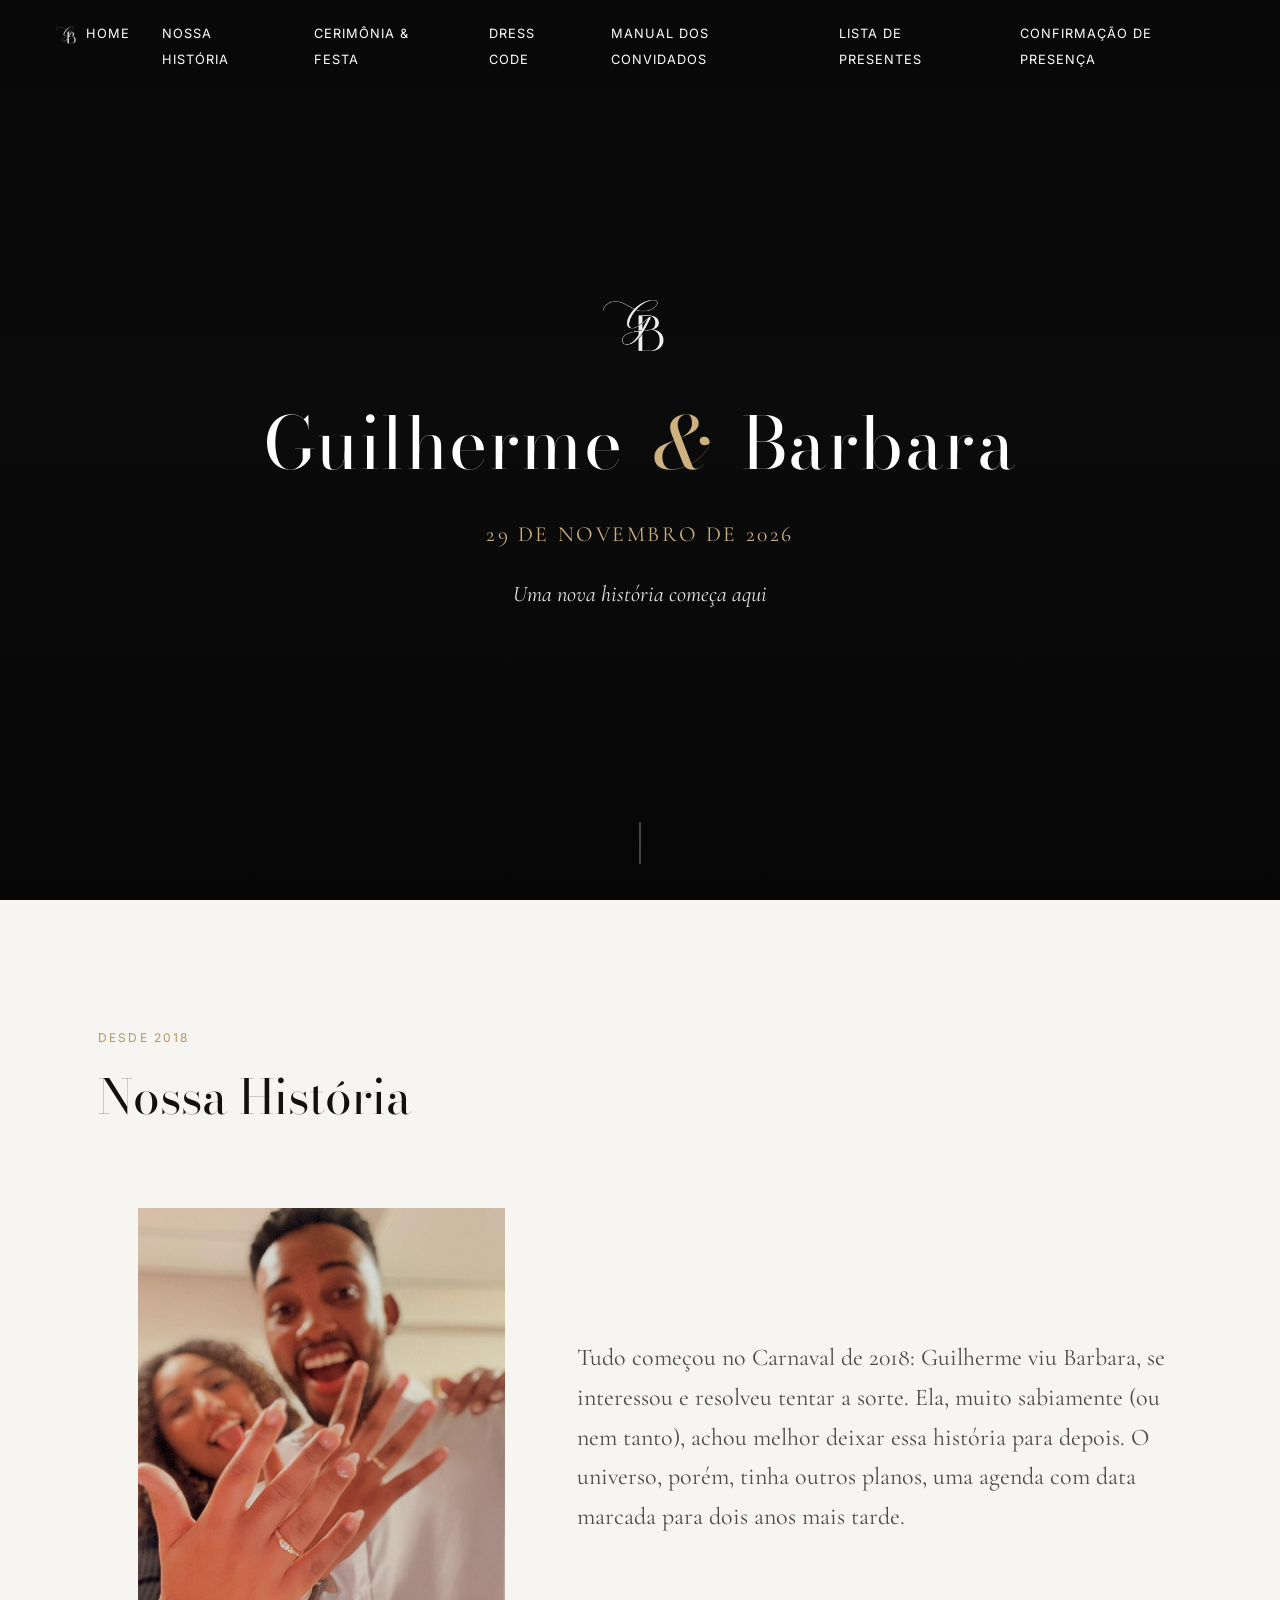
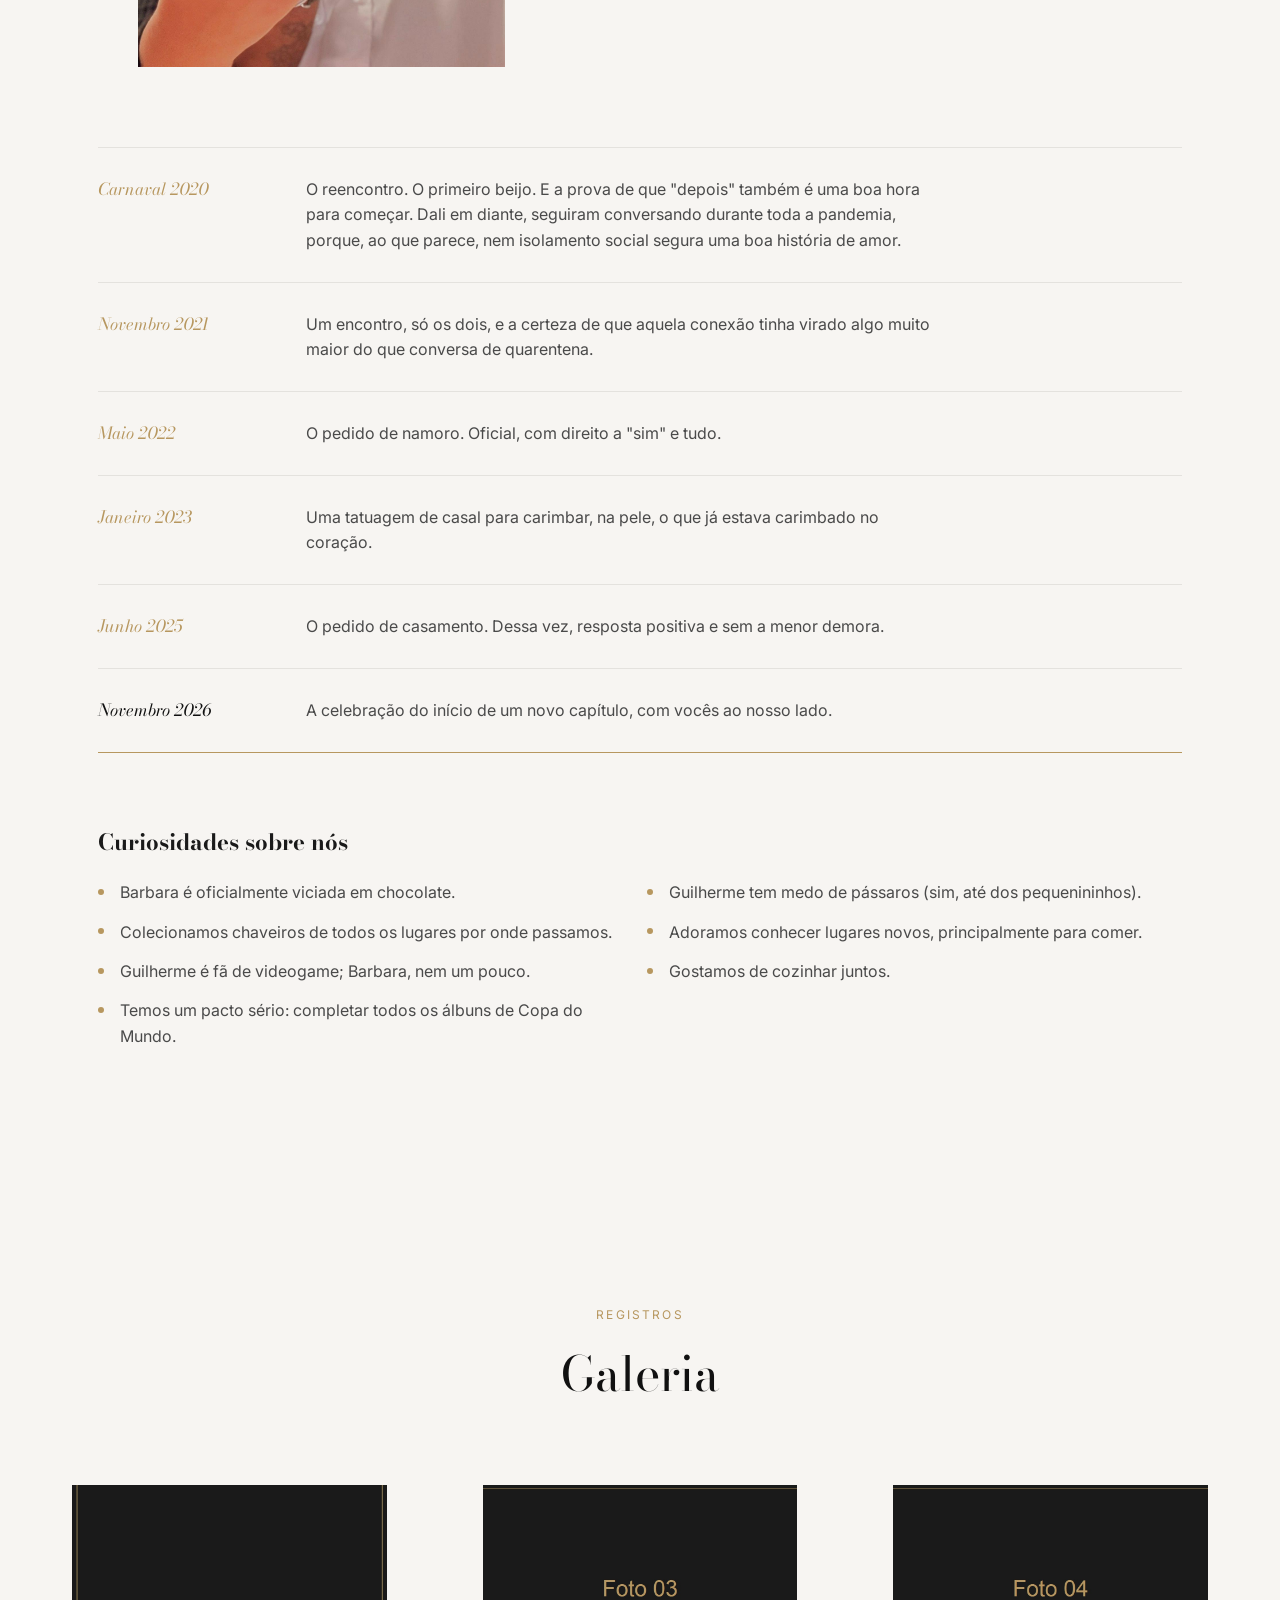
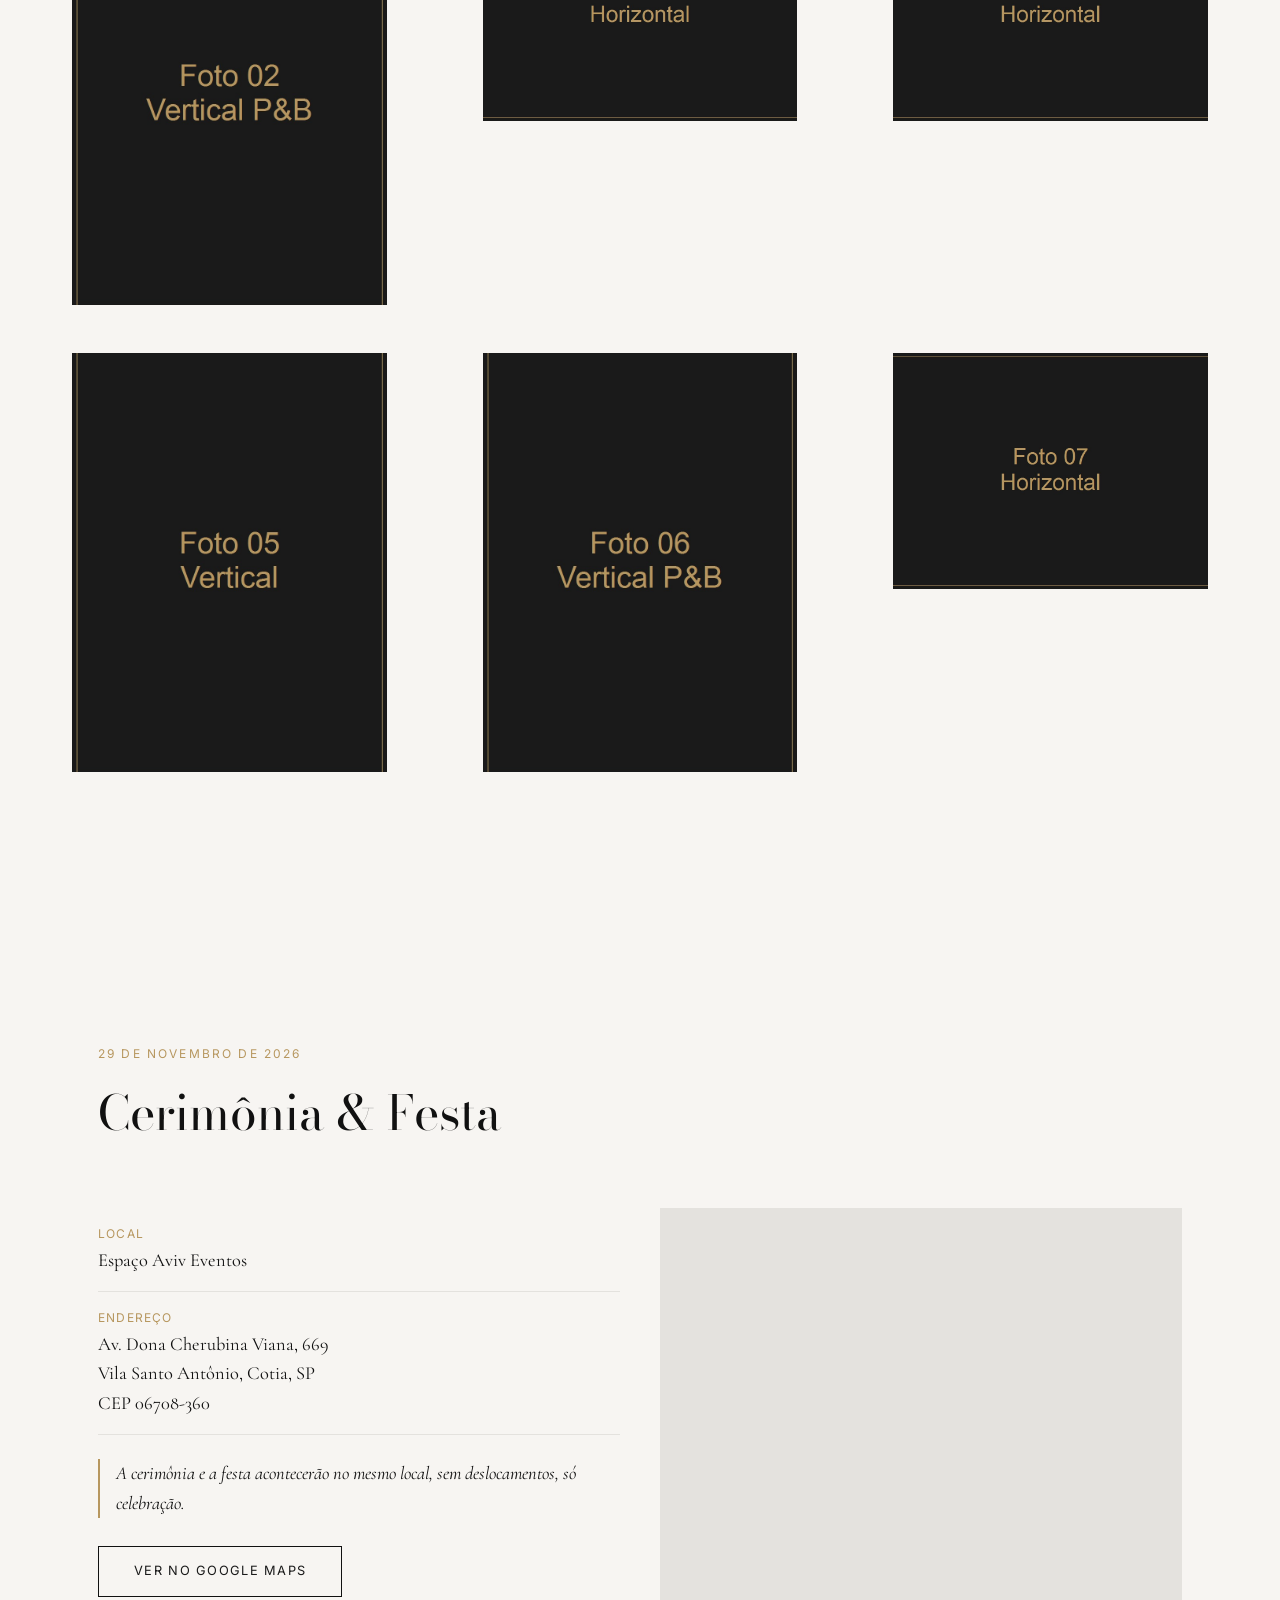
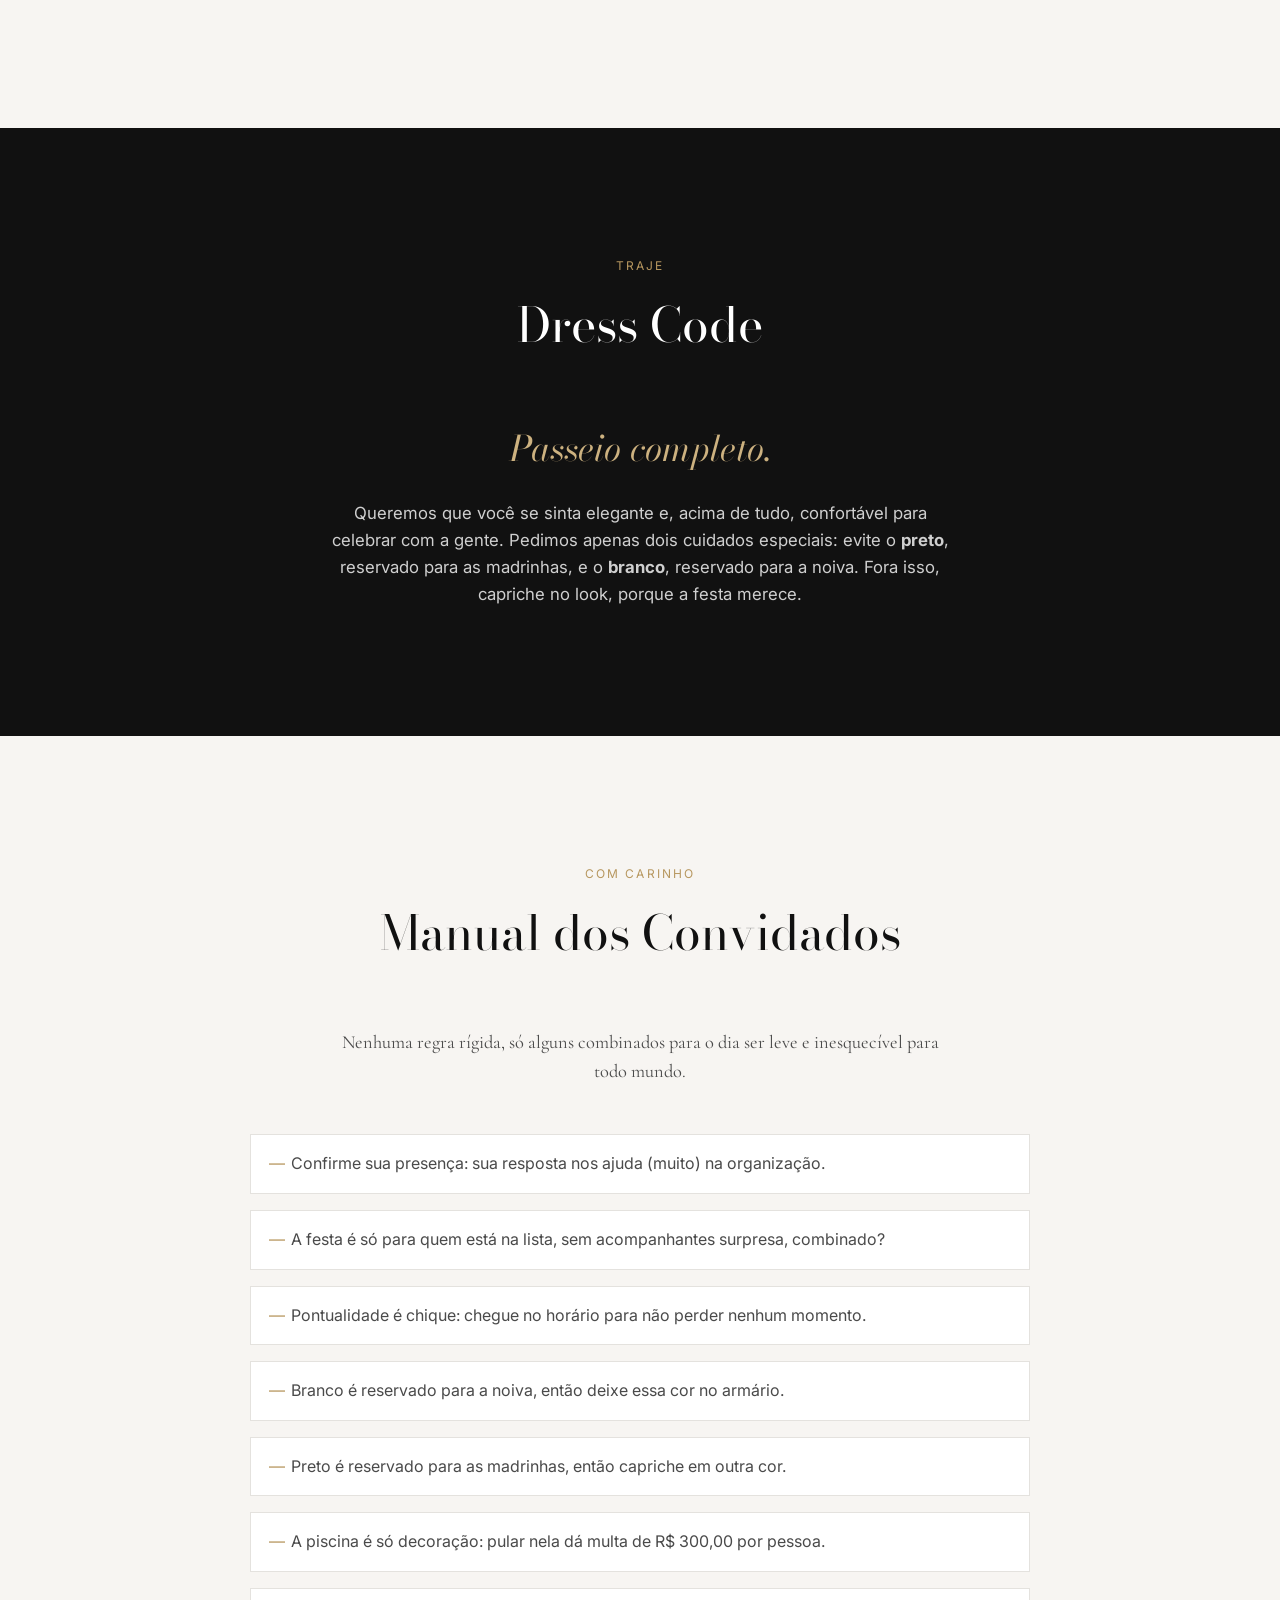
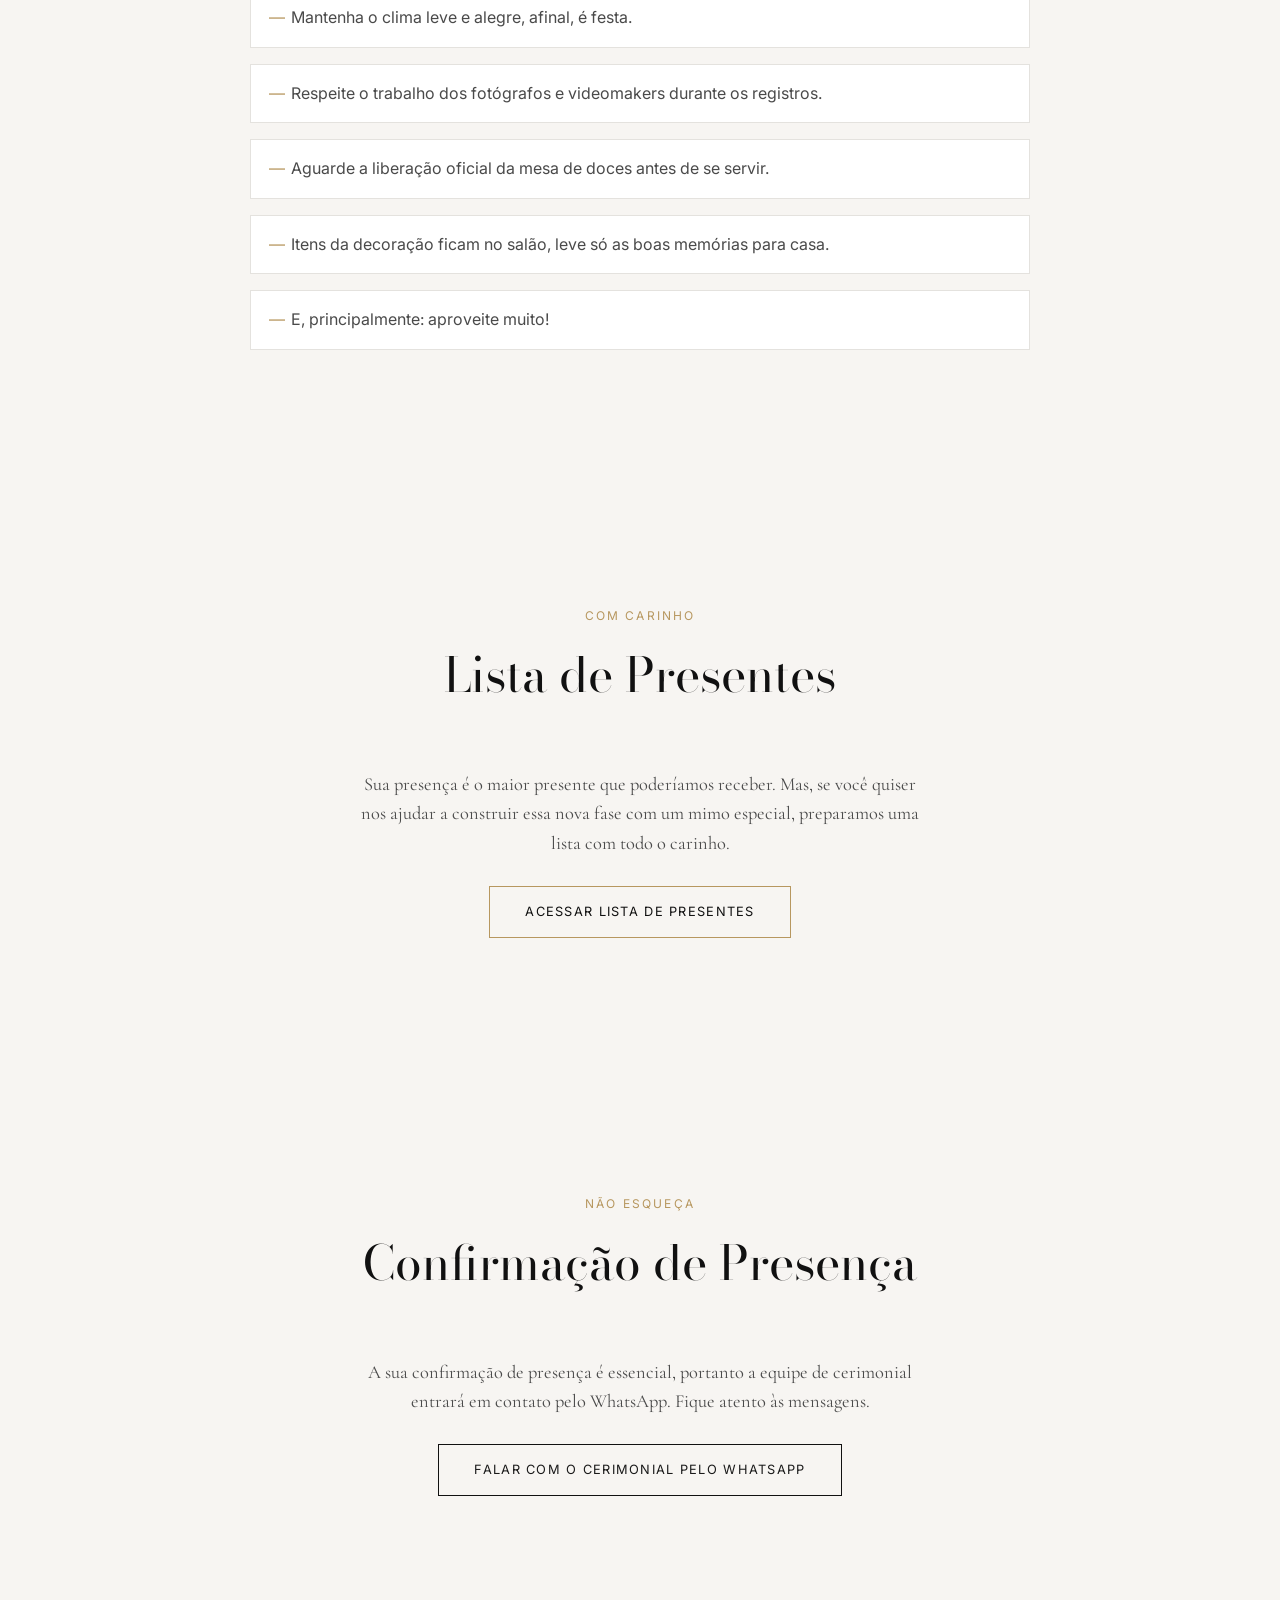
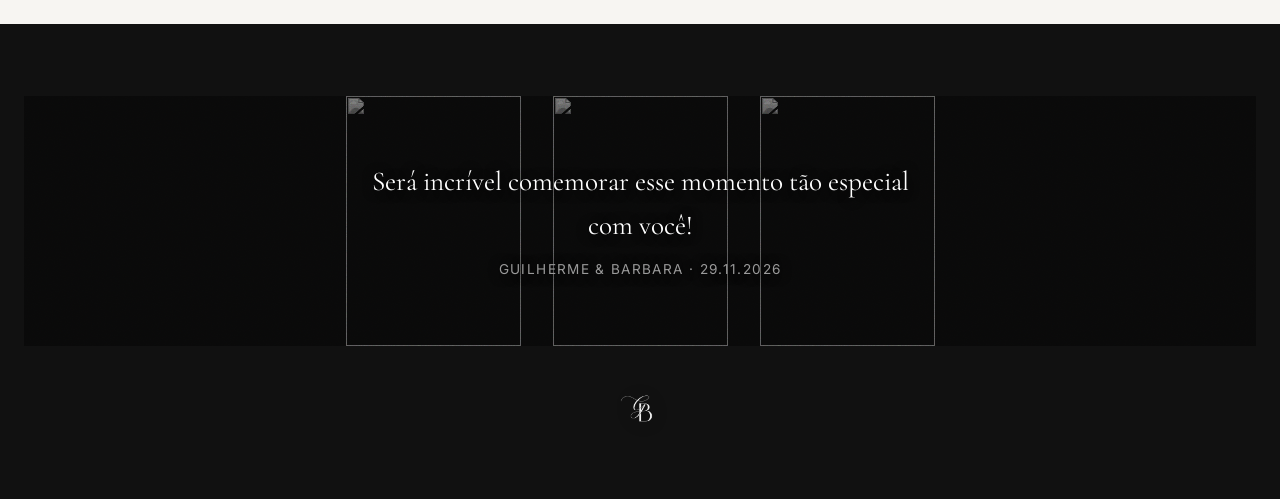
==== index.html @ 7f363adc "Corrige preview de compartilhamento (WhatsApp) da imagem de capa Imagem original tinha 6960x4640px e" ====
<!DOCTYPE html>
<html lang="pt-BR">
<head>
<meta charset="UTF-8">
<meta name="viewport" content="width=device-width, initial-scale=1.0">
<title>Guilherme & Barbara</title>
<meta name="description" content="Guilherme & Barbara vão se casar em 29 de novembro de 2026. Confira todos os detalhes do nosso grande dia.">

<!-- Open Graph / WhatsApp -->
<meta property="og:type" content="website">
<meta property="og:url" content="https://guiiluiss.github.io/Gui-Ba/">
<meta property="og:title" content="Guilherme & Barbara">
<meta property="og:description" content="Uma nova história começa aqui. Casamento em 29 de novembro de 2026.">
<meta property="og:image" content="https://guiiluiss.github.io/Gui-Ba/assets/img/capa-compartilhamento.jpg?v=3">
<meta property="og:image:width" content="1200">
<meta property="og:image:height" content="630">
<meta property="og:locale" content="pt_BR">

<!-- Twitter Card -->
<meta name="twitter:card" content="summary_large_image">
<meta name="twitter:title" content="Guilherme & Barbara">
<meta name="twitter:description" content="Uma nova história começa aqui. Casamento em 29 de novembro de 2026.">
<meta name="twitter:image" content="https://guiiluiss.github.io/Gui-Ba/assets/img/capa-compartilhamento.jpg?v=3">

<!-- Favicon -->
<link rel="icon" type="image/png" href="assets/icons/favicon.png">
<link rel="apple-touch-icon" href="assets/icons/favicon.png">

<!-- Fonts -->
<link rel="preconnect" href="https://fonts.googleapis.com">
<link rel="preconnect" href="https://fonts.gstatic.com" crossorigin>
<link href="https://fonts.googleapis.com/css2?family=Bodoni+Moda:ital,opsz,wght@0,6..96,400;0,6..96,500;1,6..96,400&family=Cormorant+Garamond:ital,wght@0,300;0,400;0,500;0,600;1,400&family=Inter:wght@300;400;500;600&display=swap" rel="stylesheet">

<link rel="stylesheet" href="assets/css/style.css">
</head>
<body>

<a class="skip-link" href="#historia">Ir para o conteúdo principal</a>

<!-- ===================== MENU ===================== -->
<header class="site-header" id="site-header">
  <nav class="nav" aria-label="Navegação principal">
    <a href="#home" class="nav__monogram" aria-label="Guilherme & Barbara, início">
      <img src="assets/img/logo-gb.png" alt="Monograma GB" class="nav__monogram-img" width="36" height="36">
    </a>
    <button class="nav__toggle" id="navToggle" aria-expanded="false" aria-controls="navMenu" aria-label="Abrir menu">
      <span></span><span></span><span></span>
    </button>
    <ul class="nav__menu" id="navMenu">
      <li><a href="#home">Home</a></li>
      <li><a href="#historia">Nossa História</a></li>
      <li><a href="#cerimonia">Cerimônia & Festa</a></li>
      <li><a href="#dress-code">Dress Code</a></li>
      <li><a href="#manual">Manual dos Convidados</a></li>
      <li><a href="#presentes">Lista de Presentes</a></li>
      <li><a href="#rsvp">Confirmação de Presença</a></li>
    </ul>
  </nav>
</header>

<main>

<!-- ===================== HOME / HERO ===================== -->
<section class="hero" id="home">
  <div class="hero__media">
    <video
      class="hero__video"
      autoplay
      muted
      loop
      playsinline
      preload="auto"
      aria-hidden="true">
      <source src="assets/video/pre-wedding.mp4" type="video/mp4">
    </video>
  </div>
  <div class="hero__overlay"></div>
  <div class="hero__content">
    <img class="hero__logo" src="assets/img/logo-gb.png" alt="Monograma GB, Guilherme e Barbara" width="140" height="140">
    <h1 class="hero__names">Guilherme <span>&amp;</span> Barbara</h1>
    <p class="hero__date">29 de novembro de 2026</p>
    <p class="hero__phrase">Uma nova história começa aqui</p>
  </div>
  <a href="#contagem" class="hero__scroll" aria-label="Rolar para saber mais">
    <span class="hero__scroll-line"></span>
  </a>
</section>

<!-- ===================== CONTAGEM REGRESSIVA ===================== -->
<section class="countdown" id="contagem" aria-label="Contagem regressiva para o casamento">
  <div id="countdownWrapper">
    <p class="countdown__label">Faltam</p>
    <div class="countdown__grid" id="countdown" data-wedding-date="2026-11-29T16:00:00-03:00">
      <div class="countdown__item">
        <span class="countdown__number" id="cd-days">00</span>
        <span class="countdown__unit">dias</span>
      </div>
      <div class="countdown__item">
        <span class="countdown__number" id="cd-hours">00</span>
        <span class="countdown__unit">horas</span>
      </div>
      <div class="countdown__item">
        <span class="countdown__number" id="cd-minutes">00</span>
        <span class="countdown__unit">min</span>
      </div>
      <div class="countdown__item">
        <span class="countdown__number" id="cd-seconds">00</span>
        <span class="countdown__unit">seg</span>
      </div>
    </div>
  </div>
</section>

<!-- ===================== NOSSA HISTÓRIA ===================== -->
<section class="historia" id="historia">
  <div class="section-heading">
    <p class="section-heading__eyebrow">Desde 2018</p>
    <h2 class="section-heading__title">Nossa História</h2>
  </div>

  <div class="historia__intro">
    <figure class="historia__photo historia__photo--intro">
      <img src="assets/img/foto-01.jpg" alt="Guilherme e Barbara juntos, foto do pré-wedding" loading="lazy" width="800" height="1000">
    </figure>
    <p class="historia__lead">
      Tudo começou no Carnaval de 2018: Guilherme viu Barbara, se interessou e resolveu tentar a sorte.
      Ela, muito sabiamente (ou nem tanto), achou melhor deixar essa história para depois. O universo,
      porém, tinha outros planos, uma agenda com data marcada para dois anos mais tarde.
    </p>
  </div>

  <ol class="timeline">
    <li class="timeline__item">
      <span class="timeline__date">Carnaval 2020</span>
      <p>O reencontro. O primeiro beijo. E a prova de que "depois" também é uma boa hora para começar.
      Dali em diante, seguiram conversando durante toda a pandemia, porque, ao que parece, nem isolamento
      social segura uma boa história de amor.</p>
    </li>
    <li class="timeline__item">
      <span class="timeline__date">Novembro 2021</span>
      <p>Um encontro, só os dois, e a certeza de que aquela conexão tinha virado algo muito maior do que
      conversa de quarentena.</p>
    </li>
    <li class="timeline__item">
      <span class="timeline__date">Maio 2022</span>
      <p>O pedido de namoro. Oficial, com direito a "sim" e tudo.</p>
    </li>
    <li class="timeline__item">
      <span class="timeline__date">Janeiro 2023</span>
      <p>Uma tatuagem de casal para carimbar, na pele, o que já estava carimbado no coração.</p>
    </li>
    <li class="timeline__item">
      <span class="timeline__date">Junho 2025</span>
      <p>O pedido de casamento. Dessa vez, resposta positiva e sem a menor demora.</p>
    </li>
    <li class="timeline__item timeline__item--highlight">
      <span class="timeline__date">Novembro 2026</span>
      <p>A celebração do início de um novo capítulo, com vocês ao nosso lado.</p>
    </li>
  </ol>

  <div class="historia__curiosidades">
    <h3 class="historia__curiosidades-title">Curiosidades sobre nós</h3>
    <ul class="curiosidades__list">
      <li>Barbara é oficialmente viciada em chocolate.</li>
      <li>Guilherme tem medo de pássaros (sim, até dos pequenininhos).</li>
      <li>Colecionamos chaveiros de todos os lugares por onde passamos.</li>
      <li>Adoramos conhecer lugares novos, principalmente para comer.</li>
      <li>Guilherme é fã de videogame; Barbara, nem um pouco.</li>
      <li>Gostamos de cozinhar juntos.</li>
      <li>Temos um pacto sério: completar todos os álbuns de Copa do Mundo.</li>
    </ul>
  </div>
</section>

<!-- ===================== GALERIA EDITORIAL ===================== -->
<section class="galeria" id="galeria" aria-label="Galeria de fotos do casal">
  <div class="section-heading section-heading--center">
    <p class="section-heading__eyebrow">Registros</p>
    <h2 class="section-heading__title">Galeria</h2>
  </div>
  <div class="galeria__grid">
    <figure class="galeria__item galeria__item--tall">
      <img src="assets/img/foto-02.jpg" alt="Guilherme e Barbara, retrato vertical em preto e branco" loading="lazy" width="800" height="1100">
    </figure>
    <figure class="galeria__item">
      <img src="assets/img/foto-03.jpg" alt="Guilherme e Barbara em cena externa, foto colorida" loading="lazy" width="1100" height="800">
    </figure>
    <figure class="galeria__item">
      <img src="assets/img/foto-04.jpg" alt="Detalhe do casal durante o pré-wedding" loading="lazy" width="1100" height="800">
    </figure>
    <figure class="galeria__item galeria__item--tall">
      <img src="assets/img/foto-05.jpg" alt="Guilherme e Barbara, retrato vertical colorido" loading="lazy" width="800" height="1100">
    </figure>
    <figure class="galeria__item galeria__item--tall">
      <img src="assets/img/foto-06.jpg" alt="Guilherme e Barbara caminhando, foto em preto e branco" loading="lazy" width="800" height="1100">
    </figure>
    <figure class="galeria__item">
      <img src="assets/img/foto-07.jpg" alt="Guilherme e Barbara sorrindo, foto colorida do pré-wedding" loading="lazy" width="1100" height="800">
    </figure>
  </div>
</section>

<!-- ===================== CERIMÔNIA & FESTA ===================== -->
<section class="cerimonia" id="cerimonia">
  <div class="section-heading">
    <p class="section-heading__eyebrow">29 de novembro de 2026</p>
    <h2 class="section-heading__title">Cerimônia &amp; Festa</h2>
  </div>

  <div class="cerimonia__content">
    <div class="cerimonia__info">
      <dl class="info-list">
        <div class="info-list__row">
          <dt>Local</dt>
          <dd>Espaço Aviv Eventos</dd>
        </div>
        <div class="info-list__row">
          <dt>Endereço</dt>
          <dd>Av. Dona Cherubina Viana, 669<br>Vila Santo Antônio, Cotia, SP<br>CEP 06708-360</dd>
        </div>
      </dl>
      <p class="cerimonia__note">A cerimônia e a festa acontecerão no mesmo local, sem deslocamentos, só celebração.</p>
      <a class="btn btn--outline" href="https://www.google.com/maps/search/?api=1&query=Espa%C3%A7o+Aviv+Eventos%2C+Av.+Dona+Cherubina+Viana%2C+669%2C+Vila+Santo+Ant%C3%B4nio%2C+Cotia%2C+SP" target="_blank" rel="noopener">
        Ver no Google Maps
      </a>
    </div>
    <div class="cerimonia__map">
      <iframe
        title="Mapa do Espaço Aviv Eventos"
        src="https://www.google.com/maps?q=Espa%C3%A7o+Aviv+Eventos%2C+Av.+Dona+Cherubina+Viana%2C+669%2C+Vila+Santo+Ant%C3%B4nio%2C+Cotia%2C+SP&output=embed"
        loading="lazy"
        referrerpolicy="no-referrer-when-downgrade">
      </iframe>
    </div>
  </div>
</section>

<!-- ===================== DRESS CODE ===================== -->
<section class="dress-code" id="dress-code">
  <div class="section-heading section-heading--center">
    <p class="section-heading__eyebrow">Traje</p>
    <h2 class="section-heading__title">Dress Code</h2>
  </div>
  <div class="dress-code__content">
    <p class="dress-code__main">Passeio completo.</p>
    <p>
      Queremos que você se sinta elegante e, acima de tudo, confortável para celebrar com a gente.
      Pedimos apenas dois cuidados especiais: evite o <strong>preto</strong>, reservado para as madrinhas,
      e o <strong>branco</strong>, reservado para a noiva. Fora isso, capriche no look, porque a festa merece.
    </p>
  </div>
</section>

<!-- ===================== MANUAL DOS CONVIDADOS ===================== -->
<section class="manual" id="manual">
  <div class="section-heading section-heading--center">
    <p class="section-heading__eyebrow">Com carinho</p>
    <h2 class="section-heading__title">Manual dos Convidados</h2>
  </div>
  <p class="manual__intro">Nenhuma regra rígida, só alguns combinados para o dia ser leve e inesquecível para todo mundo.</p>
  <ul class="manual__list">
    <li>Confirme sua presença: sua resposta nos ajuda (muito) na organização.</li>
    <li>A festa é só para quem está na lista, sem acompanhantes surpresa, combinado?</li>
    <li>Pontualidade é chique: chegue no horário para não perder nenhum momento.</li>
    <li>Branco é reservado para a noiva, então deixe essa cor no armário.</li>
    <li>Preto é reservado para as madrinhas, então capriche em outra cor.</li>
    <li>A piscina é só decoração: pular nela dá multa de R$ 300,00 por pessoa.</li>
    <li>Mantenha o clima leve e alegre, afinal, é festa.</li>
    <li>Respeite o trabalho dos fotógrafos e videomakers durante os registros.</li>
    <li>Aguarde a liberação oficial da mesa de doces antes de se servir.</li>
    <li>Itens da decoração ficam no salão, leve só as boas memórias para casa.</li>
    <li>E, principalmente: aproveite muito!</li>
  </ul>
</section>

<!-- ===================== LISTA DE PRESENTES ===================== -->
<section class="presentes" id="presentes">
  <div class="section-heading section-heading--center">
    <p class="section-heading__eyebrow">Com carinho</p>
    <h2 class="section-heading__title">Lista de Presentes</h2>
  </div>
  <p class="presentes__text">
    Sua presença é o maior presente que poderíamos receber. Mas, se você quiser nos ajudar a
    construir essa nova fase com um mimo especial, preparamos uma lista com todo o carinho.
  </p>
  <a class="btn btn--gold" href="https://casamento-guieba.listaideal.com.br/pt/" target="_blank" rel="noopener">
    Acessar Lista de Presentes
  </a>
</section>

<!-- ===================== CONFIRMAÇÃO DE PRESENÇA ===================== -->
<section class="rsvp" id="rsvp">
  <div class="section-heading section-heading--center">
    <p class="section-heading__eyebrow">Não esqueça</p>
    <h2 class="section-heading__title">Confirmação de Presença</h2>
  </div>
  <p class="rsvp__text">
    A sua confirmação de presença é essencial, portanto a equipe de cerimonial entrará em contato
    pelo WhatsApp. Fique atento às mensagens.
  </p>
  <a class="btn btn--outline" href="https://wa.me/5511930195134?text=Ol%C3%A1%2C%20quero%20confirmar%20minha%20presen%C3%A7a%20no%20casamento%20de%20Guilherme%20e%20Barbara!" id="rsvpWhatsapp" target="_blank" rel="noopener">
    Falar com o Cerimonial pelo WhatsApp
  </a>
</section>

</main>

<!-- ===================== RODAPÉ ===================== -->
<footer class="site-footer">
  <div class="site-footer__stage">
    <div class="site-footer__photos" aria-hidden="true">
      <img src="assets/img/rodape-01.jpg" alt="" loading="lazy">
      <img src="assets/img/rodape-02.jpg" alt="" loading="lazy">
      <img src="assets/img/rodape-03.jpg" alt="" loading="lazy">
    </div>
    <div class="site-footer__text">
      <p class="site-footer__message">Será incrível comemorar esse momento tão especial com você!</p>
      <p class="site-footer__names">Guilherme &amp; Barbara · 29.11.2026</p>
    </div>
  </div>
  <img src="assets/img/logo-gb.png" alt="Monograma GB" class="site-footer__monogram" width="56" height="56">
</footer>

<script src="assets/js/script.js" defer></script>
</body>
</html>
---- assets/css/style.css ----
/* ==========================================================================
   Guilherme & Bárbara — Estilo editorial minimalista
   ========================================================================== */

:root {
  --color-black: #111111;
  --color-white: #ffffff;
  --color-cream: #f7f5f2;
  --color-gray-900: #1a1a1a;
  --color-gray-700: #4a4a4a;
  --color-gray-400: #9a9a9a;
  --color-gray-200: #e4e2de;
  --color-gold: #b7975f;
  --color-gold-soft: #cdb280;

  --font-display: "Bodoni Moda", "Cormorant Garamond", serif;
  --font-serif: "Cormorant Garamond", serif;
  --font-body: "Inter", "Manrope", sans-serif;

  --max-width: 1180px;
  --space-section: clamp(4rem, 10vw, 8rem);

  --ease: cubic-bezier(0.22, 1, 0.36, 1);
}

*,
*::before,
*::after {
  box-sizing: border-box;
}

html {
  scroll-behavior: smooth;
  -webkit-text-size-adjust: 100%;
}

body {
  margin: 0;
  background: var(--color-cream);
  color: var(--color-gray-900);
  font-family: var(--font-body);
  font-weight: 400;
  line-height: 1.6;
  -webkit-font-smoothing: antialiased;
}

img {
  max-width: 100%;
  display: block;
  height: auto;
}

a {
  color: inherit;
  text-decoration: none;
}

ul,
ol,
dl {
  margin: 0;
  padding: 0;
}

h1, h2, h3, p {
  margin: 0;
}

.skip-link {
  position: absolute;
  left: -999px;
  top: 0;
  background: var(--color-white);
  padding: 0.75rem 1.25rem;
  z-index: 1000;
}

.skip-link:focus {
  left: 1rem;
  top: 1rem;
}

/* Scroll-reveal utility, toggled by JS */
[data-reveal] {
  opacity: 0;
  transform: translateY(24px);
  transition: opacity 0.9s var(--ease), transform 0.9s var(--ease);
}

[data-reveal].is-visible {
  opacity: 1;
  transform: translateY(0);
}

@media (prefers-reduced-motion: reduce) {
  html {
    scroll-behavior: auto;
  }
  [data-reveal] {
    opacity: 1;
    transform: none;
    transition: none;
  }
}

/* ==========================================================================
   Header / Nav
   ========================================================================== */

.site-header {
  position: fixed;
  inset: 0 0 auto 0;
  z-index: 500;
  padding: 1.25rem clamp(1.25rem, 5vw, 3rem);
  transition: background-color 0.4s var(--ease), backdrop-filter 0.4s var(--ease), box-shadow 0.4s var(--ease);
}

.site-header.is-scrolled {
  background-color: rgba(17, 17, 17, 0.65);
  backdrop-filter: blur(14px);
  -webkit-backdrop-filter: blur(14px);
  box-shadow: 0 1px 0 rgba(255, 255, 255, 0.06);
}

.nav {
  max-width: var(--max-width);
  margin: 0 auto;
  display: flex;
  align-items: center;
  justify-content: space-between;
}

.nav__monogram {
  display: flex;
  align-items: center;
  align-self: flex-start;
}

.nav__monogram-img {
  width: clamp(28px, 4vw, 36px);
  height: auto;
  margin-top: 0.2rem;
  filter: brightness(0) invert(1);
  opacity: 0.95;
}

.nav__menu {
  display: flex;
  gap: clamp(1rem, 2.5vw, 2.25rem);
  list-style: none;
}

.nav__menu a {
  color: var(--color-white);
  font-size: 0.8rem;
  letter-spacing: 0.08em;
  text-transform: uppercase;
  position: relative;
  padding-bottom: 0.35rem;
}

.nav__menu a::after {
  content: "";
  position: absolute;
  left: 0;
  bottom: 0;
  width: 0;
  height: 1px;
  background: var(--color-gold);
  transition: width 0.3s var(--ease);
}

.nav__menu a:hover::after,
.nav__menu a:focus-visible::after {
  width: 100%;
}

.nav__toggle {
  display: none;
  flex-direction: column;
  justify-content: center;
  gap: 5px;
  width: 32px;
  height: 32px;
  background: none;
  border: none;
  cursor: pointer;
  padding: 0;
}

.nav__toggle span {
  display: block;
  height: 1px;
  background: var(--color-white);
  width: 100%;
  transition: transform 0.3s var(--ease), opacity 0.3s var(--ease);
}

@media (max-width: 840px) {
  .nav__toggle {
    display: flex;
  }

  .nav__menu {
    position: fixed;
    inset: 0 0 0 auto;
    height: 100vh;
    width: min(78vw, 320px);
    background: rgba(17, 17, 17, 0.97);
    backdrop-filter: blur(16px);
    flex-direction: column;
    justify-content: center;
    align-items: flex-start;
    gap: 1.75rem;
    padding: 6rem clamp(2rem, 8vw, 3rem);
    transform: translateX(100%);
    transition: transform 0.4s var(--ease);
  }

  .nav__menu.is-open {
    transform: translateX(0);
  }

  .nav__menu a {
    font-size: 1rem;
  }

  .nav__toggle[aria-expanded="true"] span:nth-child(1) {
    transform: translateY(6px) rotate(45deg);
  }
  .nav__toggle[aria-expanded="true"] span:nth-child(2) {
    opacity: 0;
  }
  .nav__toggle[aria-expanded="true"] span:nth-child(3) {
    transform: translateY(-6px) rotate(-45deg);
  }
}

/* ==========================================================================
   Hero
   ========================================================================== */

.hero {
  position: relative;
  height: 100vh;
  min-height: 560px;
  width: 100%;
  overflow: hidden;
  display: flex;
  align-items: center;
  justify-content: center;
  background: var(--color-black);
}

.hero__media {
  position: absolute;
  inset: 0;
}

.hero__video {
  width: 100%;
  height: 100%;
  object-fit: cover;
}

.hero__overlay {
  position: absolute;
  inset: 0;
  background: linear-gradient(180deg, rgba(0, 0, 0, 0.55) 0%, rgba(0, 0, 0, 0.35) 45%, rgba(0, 0, 0, 0.65) 100%);
}

.hero__content {
  position: relative;
  z-index: 2;
  text-align: center;
  color: var(--color-white);
  padding: 0 1.5rem;
  display: flex;
  flex-direction: column;
  align-items: center;
  gap: 1rem;
}

.hero__logo {
  width: clamp(70px, 12vw, 110px);
  height: auto;
  margin-bottom: 0.5rem;
  filter: brightness(0) invert(1);
  opacity: 0.95;
}

.hero__names {
  font-family: var(--font-display);
  font-weight: 400;
  font-size: clamp(2.4rem, 7vw, 4.5rem);
  letter-spacing: 0.02em;
}

.hero__names span {
  color: var(--color-gold-soft);
  font-style: italic;
  padding: 0 0.15em;
}

.hero__date {
  font-family: var(--font-serif);
  font-size: clamp(1rem, 2vw, 1.35rem);
  letter-spacing: 0.12em;
  text-transform: uppercase;
  color: var(--color-gold-soft);
}

.hero__phrase {
  font-family: var(--font-serif);
  font-style: italic;
  font-size: clamp(1rem, 2.2vw, 1.4rem);
  color: rgba(255, 255, 255, 0.9);
  margin-top: 0.5rem;
}

.hero__scroll {
  position: absolute;
  bottom: clamp(1.5rem, 4vh, 2.5rem);
  left: 50%;
  transform: translateX(-50%);
  z-index: 2;
  width: 1px;
  height: 42px;
  display: flex;
  justify-content: center;
}

.hero__scroll-line {
  display: block;
  width: 1px;
  height: 100%;
  background: rgba(255, 255, 255, 0.5);
  position: relative;
  overflow: hidden;
}

.hero__scroll-line::after {
  content: "";
  position: absolute;
  top: -100%;
  left: 0;
  width: 100%;
  height: 100%;
  background: var(--color-gold);
  animation: scrollLine 2.2s ease-in-out infinite;
}

@keyframes scrollLine {
  0% { top: -100%; }
  100% { top: 100%; }
}

/* ==========================================================================
   Section heading shared
   ========================================================================== */

.section-heading {
  margin-bottom: clamp(2rem, 5vw, 3.5rem);
}

.section-heading--center {
  text-align: center;
}

.section-heading__eyebrow {
  font-family: var(--font-body);
  font-size: 0.75rem;
  letter-spacing: 0.18em;
  text-transform: uppercase;
  color: var(--color-gold);
  margin-bottom: 0.75rem;
}

.section-heading__title {
  font-family: var(--font-display);
  font-size: clamp(2rem, 4.5vw, 3rem);
  font-weight: 400;
  color: var(--color-black);
}

/* ==========================================================================
   Countdown
   ========================================================================== */

.countdown {
  background: var(--color-black);
  color: var(--color-white);
  padding: clamp(3rem, 8vw, 5rem) 1.5rem;
  text-align: center;
}

.countdown__label {
  font-family: var(--font-serif);
  font-style: italic;
  font-size: 1.1rem;
  color: var(--color-gold-soft);
  margin-bottom: 1.75rem;
  letter-spacing: 0.05em;
}

.countdown__grid {
  display: flex;
  justify-content: center;
  gap: clamp(1rem, 4vw, 2.5rem);
  flex-wrap: wrap;
}

.countdown__item {
  display: flex;
  flex-direction: column;
  align-items: center;
  gap: 0.5rem;
  min-width: 72px;
  padding: 1rem 0.5rem;
  border: 1px solid rgba(255, 255, 255, 0.15);
}

.countdown__number {
  font-family: var(--font-display);
  font-size: clamp(1.8rem, 5vw, 2.6rem);
  line-height: 1;
}

.countdown__unit {
  font-size: 0.7rem;
  letter-spacing: 0.12em;
  text-transform: uppercase;
  color: var(--color-gray-400);
}

/* ==========================================================================
   Nossa História
   ========================================================================== */

.historia,
.cerimonia,
.dress-code,
.manual,
.presentes,
.rsvp {
  max-width: var(--max-width);
  margin: 0 auto;
  padding: var(--space-section) clamp(1.5rem, 6vw, 3rem);
}

.historia__intro {
  display: grid;
  grid-template-columns: 1fr;
  gap: 2rem;
  align-items: center;
  margin-bottom: clamp(2.5rem, 6vw, 4rem);
}

.historia__photo img {
  width: 100%;
  aspect-ratio: 4 / 5;
  object-fit: cover;
}

.historia__lead {
  font-family: var(--font-serif);
  font-size: clamp(1.15rem, 2.4vw, 1.5rem);
  line-height: 1.65;
  color: var(--color-gray-700);
}

@media (min-width: 760px) {
  .historia__intro {
    grid-template-columns: 0.85fr 1.15fr;
  }
}

.timeline {
  list-style: none;
  border-top: 1px solid var(--color-gray-200);
}

.timeline__item {
  display: grid;
  grid-template-columns: 1fr;
  gap: 0.5rem;
  padding: 1.75rem 0;
  border-bottom: 1px solid var(--color-gray-200);
}

.timeline__item--highlight .timeline__date,
.timeline__item--highlight p {
  color: var(--color-black);
}

.timeline__item--highlight {
  border-bottom: 1px solid var(--color-gold);
}

.timeline__date {
  font-family: var(--font-display);
  font-style: italic;
  font-size: 1.05rem;
  color: var(--color-gold);
}

.timeline__item p {
  color: var(--color-gray-700);
  max-width: 640px;
}

@media (min-width: 700px) {
  .timeline__item {
    grid-template-columns: 200px 1fr;
    align-items: baseline;
  }
}

.historia__curiosidades {
  margin-top: clamp(3rem, 6vw, 4.5rem);
}

.historia__curiosidades-title {
  font-family: var(--font-display);
  font-size: 1.4rem;
  margin-bottom: 1.25rem;
}

.curiosidades__list {
  list-style: none;
  display: grid;
  gap: 0.85rem;
  grid-template-columns: 1fr;
}

@media (min-width: 700px) {
  .curiosidades__list {
    grid-template-columns: 1fr 1fr;
  }
}

.curiosidades__list li {
  position: relative;
  padding-left: 1.4rem;
  color: var(--color-gray-700);
}

.curiosidades__list li::before {
  content: "";
  position: absolute;
  left: 0;
  top: 0.55em;
  width: 6px;
  height: 6px;
  background: var(--color-gold);
  border-radius: 50%;
}

/* ==========================================================================
   Galeria
   ========================================================================== */

.galeria {
  padding: var(--space-section) clamp(1rem, 5vw, 2rem);
}

.galeria__grid {
  display: grid;
  grid-template-columns: repeat(2, 1fr);
  gap: clamp(0.5rem, 1.5vw, 1rem);
  max-width: 1300px;
  margin: 0 auto;
}

.galeria__item img {
  width: 100%;
  height: 100%;
  object-fit: cover;
  transition: transform 0.6s var(--ease);
}

.galeria__item {
  overflow: hidden;
  aspect-ratio: 4 / 3;
}

.galeria__item--tall {
  aspect-ratio: 3 / 4;
}

.galeria__item:hover img {
  transform: scale(1.04);
}

@media (min-width: 720px) {
  .galeria__grid {
    grid-template-columns: repeat(3, 1fr);
  }
}

/* ==========================================================================
   Cerimônia & Festa
   ========================================================================== */

.cerimonia__content {
  display: grid;
  grid-template-columns: 1fr;
  gap: 2.5rem;
}

@media (min-width: 860px) {
  .cerimonia__content {
    grid-template-columns: 1fr 1fr;
    align-items: start;
  }
}

.info-list__row {
  display: grid;
  grid-template-columns: 1fr;
  gap: 0.15rem;
  padding: 1rem 0;
  border-bottom: 1px solid var(--color-gray-200);
}

.info-list__row dt {
  font-size: 0.75rem;
  letter-spacing: 0.1em;
  text-transform: uppercase;
  color: var(--color-gold);
}

.info-list__row dd {
  margin: 0;
  font-family: var(--font-serif);
  font-size: 1.15rem;
  color: var(--color-black);
}

.cerimonia__note {
  margin-top: 1.5rem;
  padding-left: 1rem;
  border-left: 2px solid var(--color-gold);
  color: var(--color-black);
  font-style: italic;
  font-family: var(--font-serif);
  font-size: 1.15rem;
}

.cerimonia__map {
  position: relative;
  width: 100%;
  aspect-ratio: 4 / 3;
  background: var(--color-gray-200);
}

.cerimonia__map iframe {
  width: 100%;
  height: 100%;
  border: 0;
  display: block;
}

/* ==========================================================================
   Buttons
   ========================================================================== */

.btn {
  display: inline-block;
  margin-top: 1.75rem;
  padding: 0.9rem 2.2rem;
  font-size: 0.8rem;
  letter-spacing: 0.1em;
  text-transform: uppercase;
  border: 1px solid var(--color-black);
  transition: background-color 0.3s var(--ease), color 0.3s var(--ease), border-color 0.3s var(--ease);
}

.btn--outline:hover {
  background: var(--color-black);
  color: var(--color-white);
}

.btn--gold {
  border-color: var(--color-gold);
  color: var(--color-black);
  background: transparent;
}

.btn--gold:hover {
  background: var(--color-gold);
  color: var(--color-white);
}

/* ==========================================================================
   Dress Code
   ========================================================================== */

.dress-code {
  background: var(--color-black);
  color: var(--color-white);
  text-align: center;
  max-width: none;
}

.dress-code .section-heading__title {
  color: var(--color-white);
}

.dress-code__content {
  max-width: 640px;
  margin: 0 auto;
}

.dress-code__main {
  font-family: var(--font-display);
  font-style: italic;
  font-size: clamp(1.6rem, 4vw, 2.2rem);
  color: var(--color-gold-soft);
  margin-bottom: 1.5rem;
}

.dress-code__content p:not(.dress-code__main) {
  color: rgba(255, 255, 255, 0.8);
  font-size: 1.05rem;
}

/* ==========================================================================
   Manual dos Convidados
   ========================================================================== */

.manual__intro {
  text-align: center;
  max-width: 620px;
  margin: 0 auto clamp(2rem, 5vw, 3rem);
  color: var(--color-gray-700);
  font-family: var(--font-serif);
  font-size: 1.15rem;
}

.manual__list {
  list-style: none;
  display: grid;
  gap: 1rem;
  max-width: 780px;
  margin: 0 auto;
}

.manual__list li {
  position: relative;
  padding: 1rem 1.25rem 1rem 2.5rem;
  background: var(--color-white);
  border: 1px solid var(--color-gray-200);
  color: var(--color-gray-700);
}

.manual__list li::before {
  content: "—";
  position: absolute;
  left: 1.1rem;
  color: var(--color-gold);
}

/* ==========================================================================
   Presentes / RSVP
   ========================================================================== */

.presentes,
.rsvp {
  text-align: center;
}

.presentes__text,
.rsvp__text {
  max-width: 560px;
  margin: 0 auto;
  color: var(--color-gray-700);
  font-family: var(--font-serif);
  font-size: 1.15rem;
}

/* ==========================================================================
   Footer
   ========================================================================== */

.site-footer {
  background: var(--color-black);
  color: var(--color-white);
  text-align: center;
  padding: clamp(3rem, 8vw, 4.5rem) 1.5rem;
}

.site-footer__stage {
  position: relative;
  display: flex;
  align-items: center;
  justify-content: center;
  min-height: clamp(140px, 25vw, 250px);
  overflow: hidden;
}

.site-footer__photos {
  position: absolute;
  inset: 0;
  display: flex;
  align-items: center;
  justify-content: center;
  gap: clamp(1rem, 3.5vw, 2rem);
  z-index: 0;
}

.site-footer__photos img {
  width: clamp(95px, 17vw, 175px);
  height: clamp(140px, 25vw, 250px);
  object-fit: cover;
  filter: grayscale(1) contrast(1.05) brightness(0.95);
  opacity: 0.85;
}

.site-footer__stage::before {
  content: "";
  position: absolute;
  inset: 0;
  z-index: 1;
  background: rgba(0, 0, 0, 0.45);
  pointer-events: none;
}

.site-footer__stage::after {
  content: "";
  position: absolute;
  inset: 0;
  z-index: 2;
  opacity: 0.35;
  mix-blend-mode: overlay;
  background-image: url("data:image/svg+xml,%3Csvg xmlns='http://www.w3.org/2000/svg' width='120' height='120'%3E%3Cfilter id='n'%3E%3CfeTurbulence type='fractalNoise' baseFrequency='0.85' numOctaves='3' stitchTiles='stitch'/%3E%3C/filter%3E%3Crect width='100%25' height='100%25' filter='url(%23n)'/%3E%3C/svg%3E");
  background-size: 120px 120px;
  pointer-events: none;
}

.site-footer__text {
  position: relative;
  z-index: 3;
  padding: 0 1rem;
}

.site-footer__monogram {
  display: block;
  width: clamp(44px, 8vw, 56px);
  height: auto;
  margin: clamp(2rem, 5vw, 2.75rem) auto 0;
  filter: brightness(0) invert(1) drop-shadow(0 1px 10px rgba(0, 0, 0, 0.6));
  opacity: 0.95;
}

.site-footer__message {
  font-family: var(--font-serif);
  font-size: clamp(1.3rem, 3vw, 1.7rem);
  max-width: 560px;
  margin: 0 auto 0.75rem;
  text-shadow: 0 1px 12px rgba(0, 0, 0, 0.6);
}

.site-footer__names {
  font-size: 0.85rem;
  letter-spacing: 0.1em;
  text-transform: uppercase;
  color: var(--color-gray-400);
  text-shadow: 0 1px 12px rgba(0, 0, 0, 0.6);
}
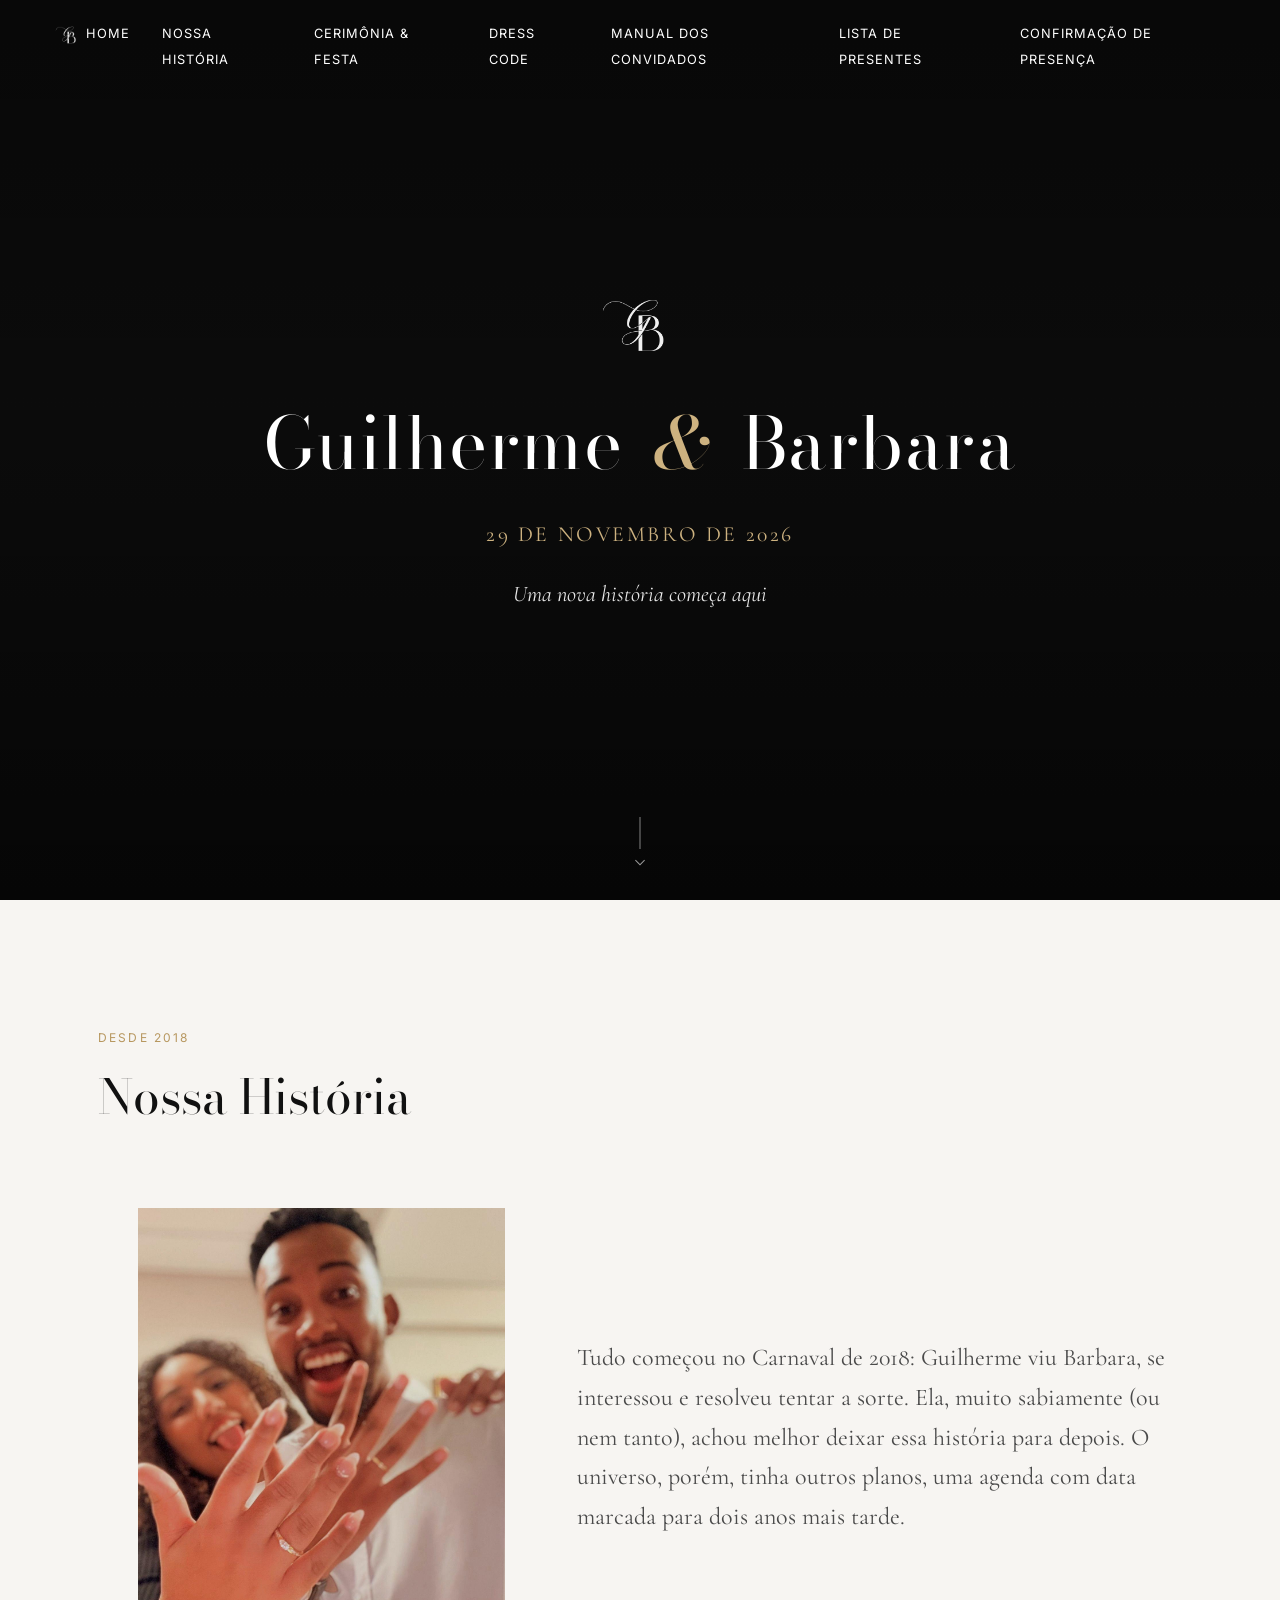
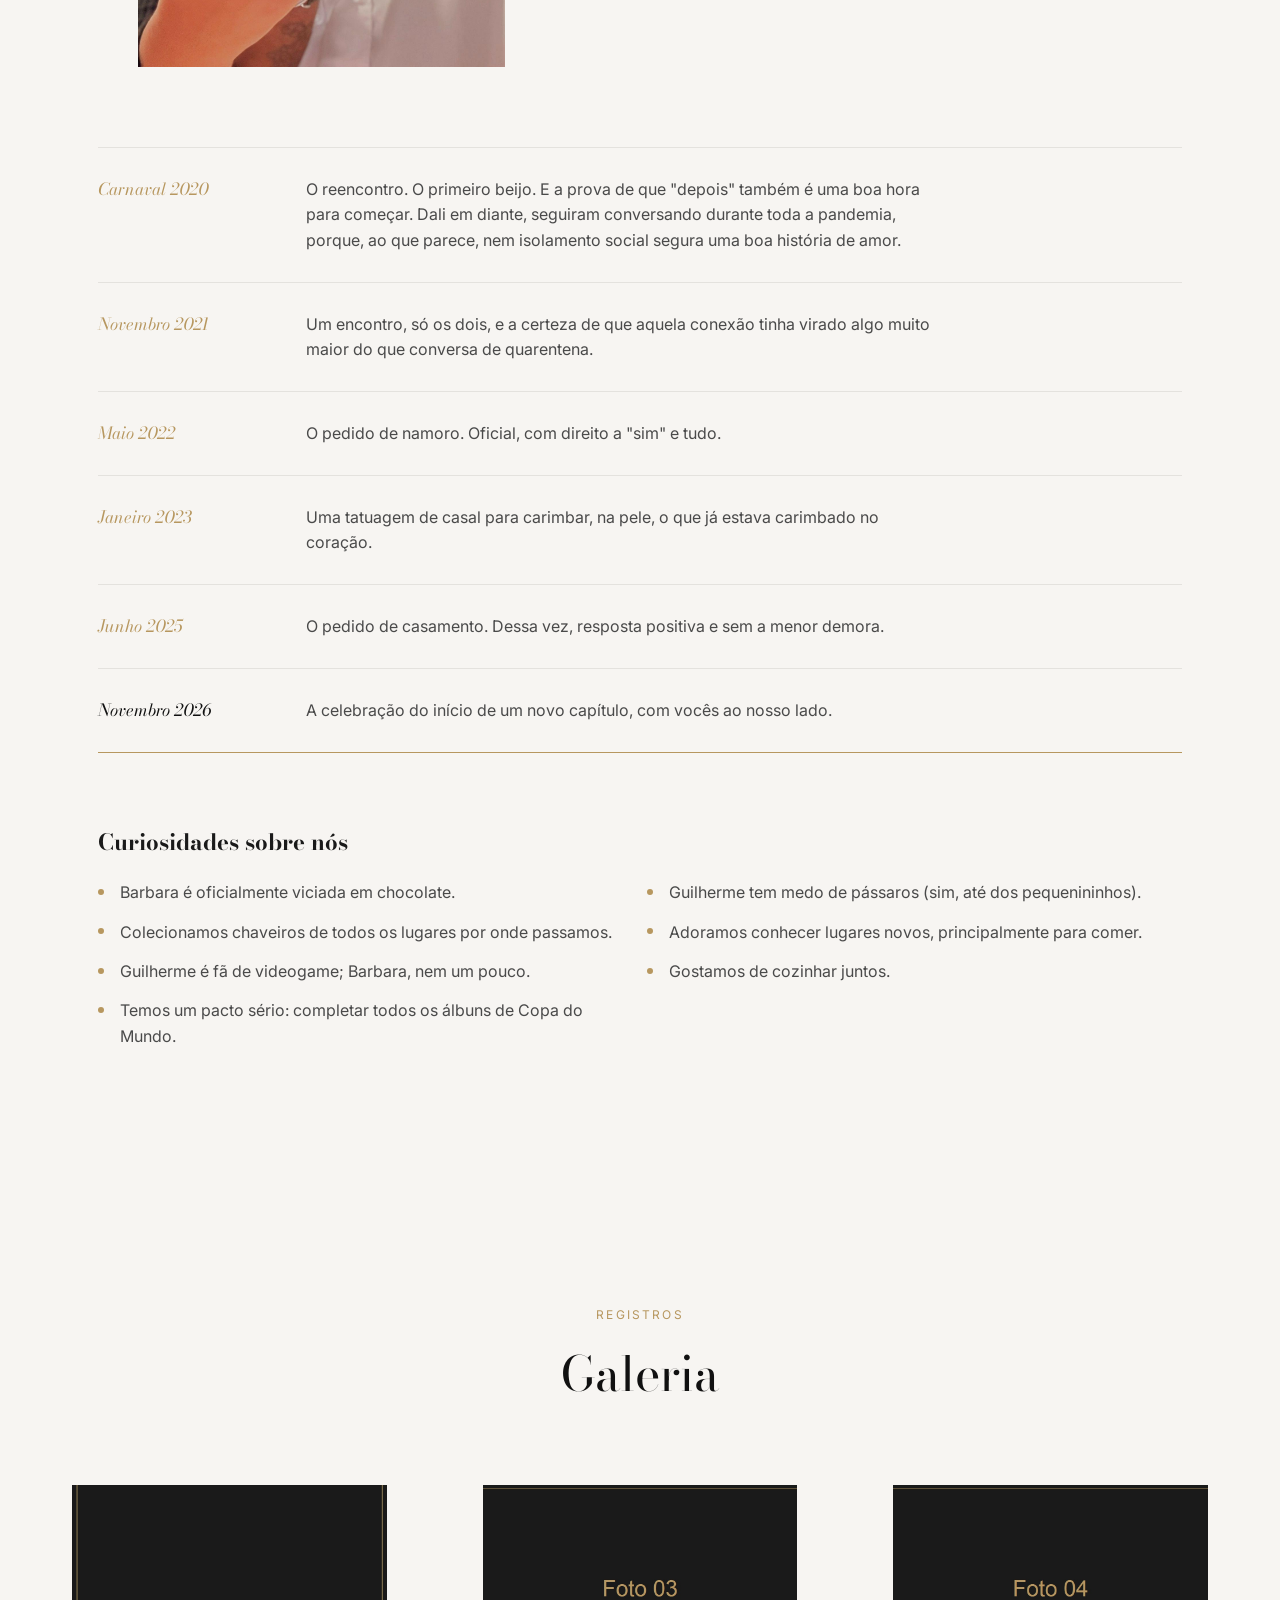
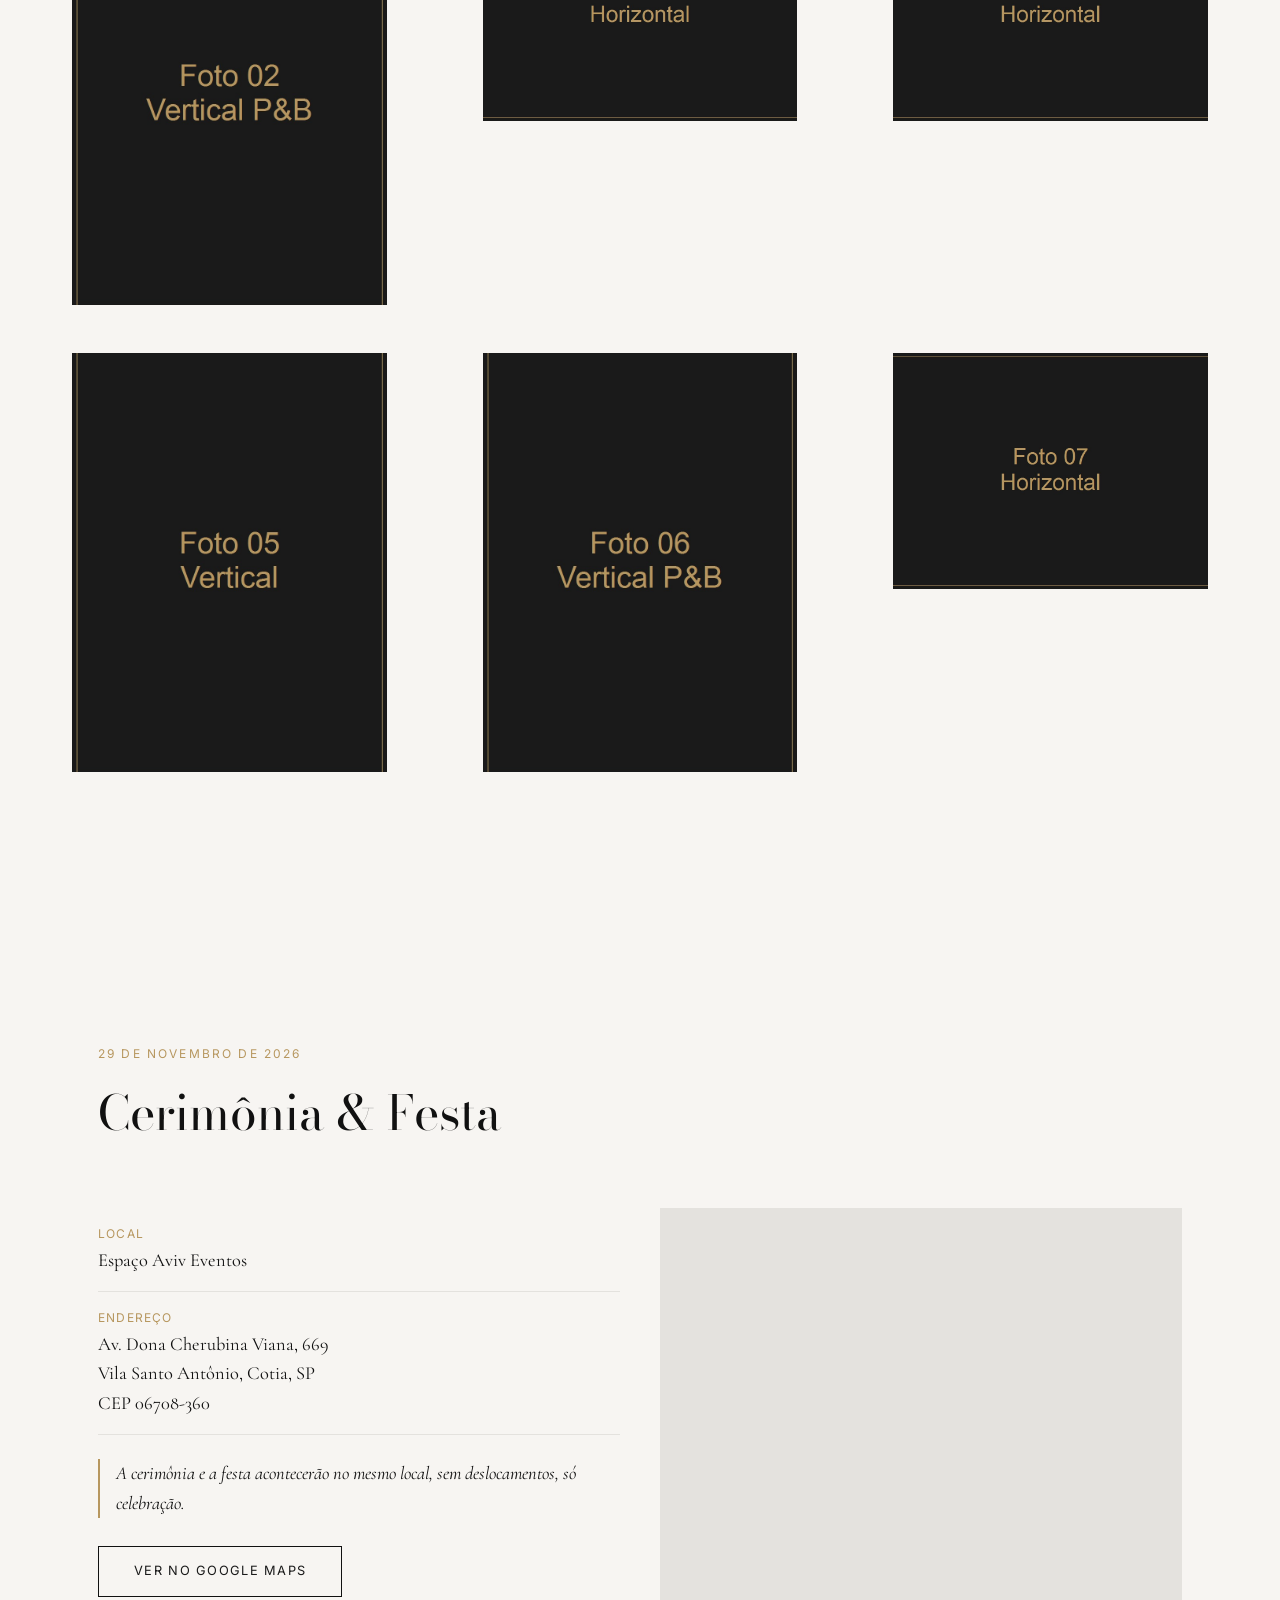
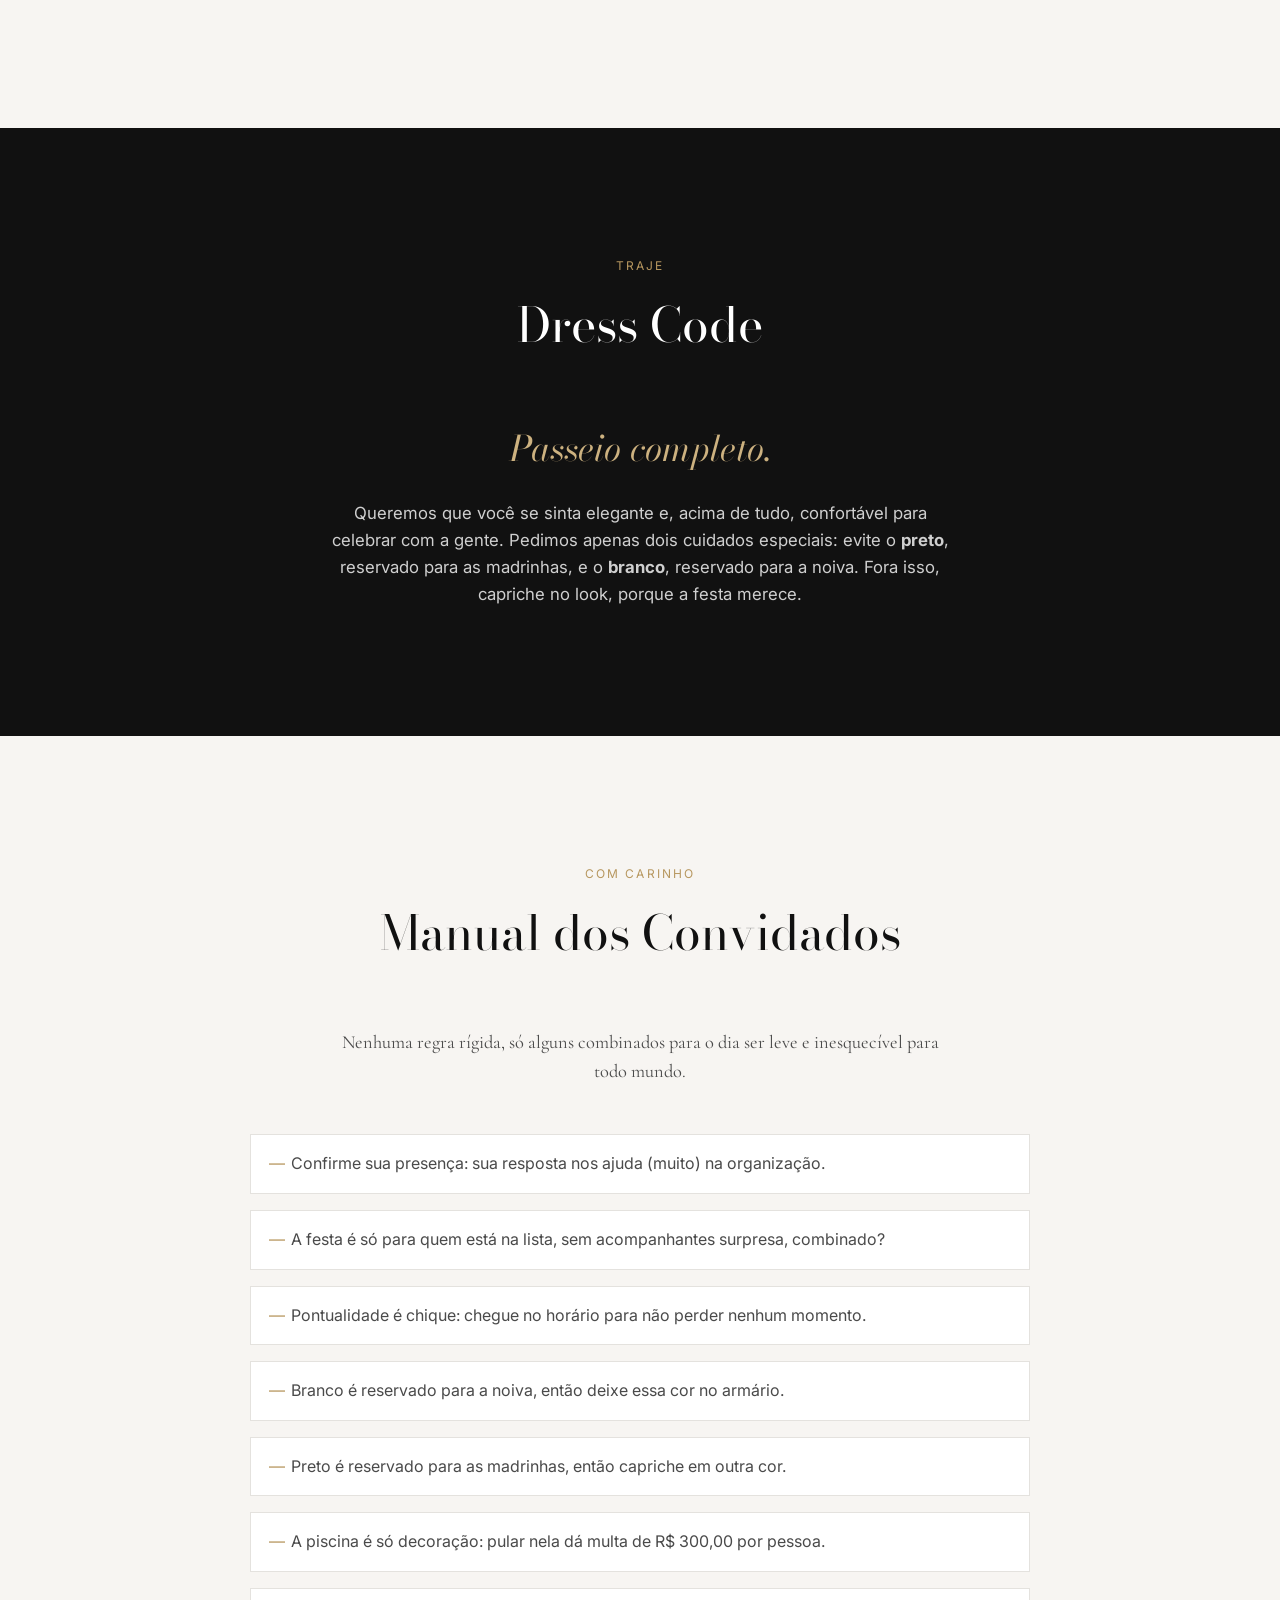
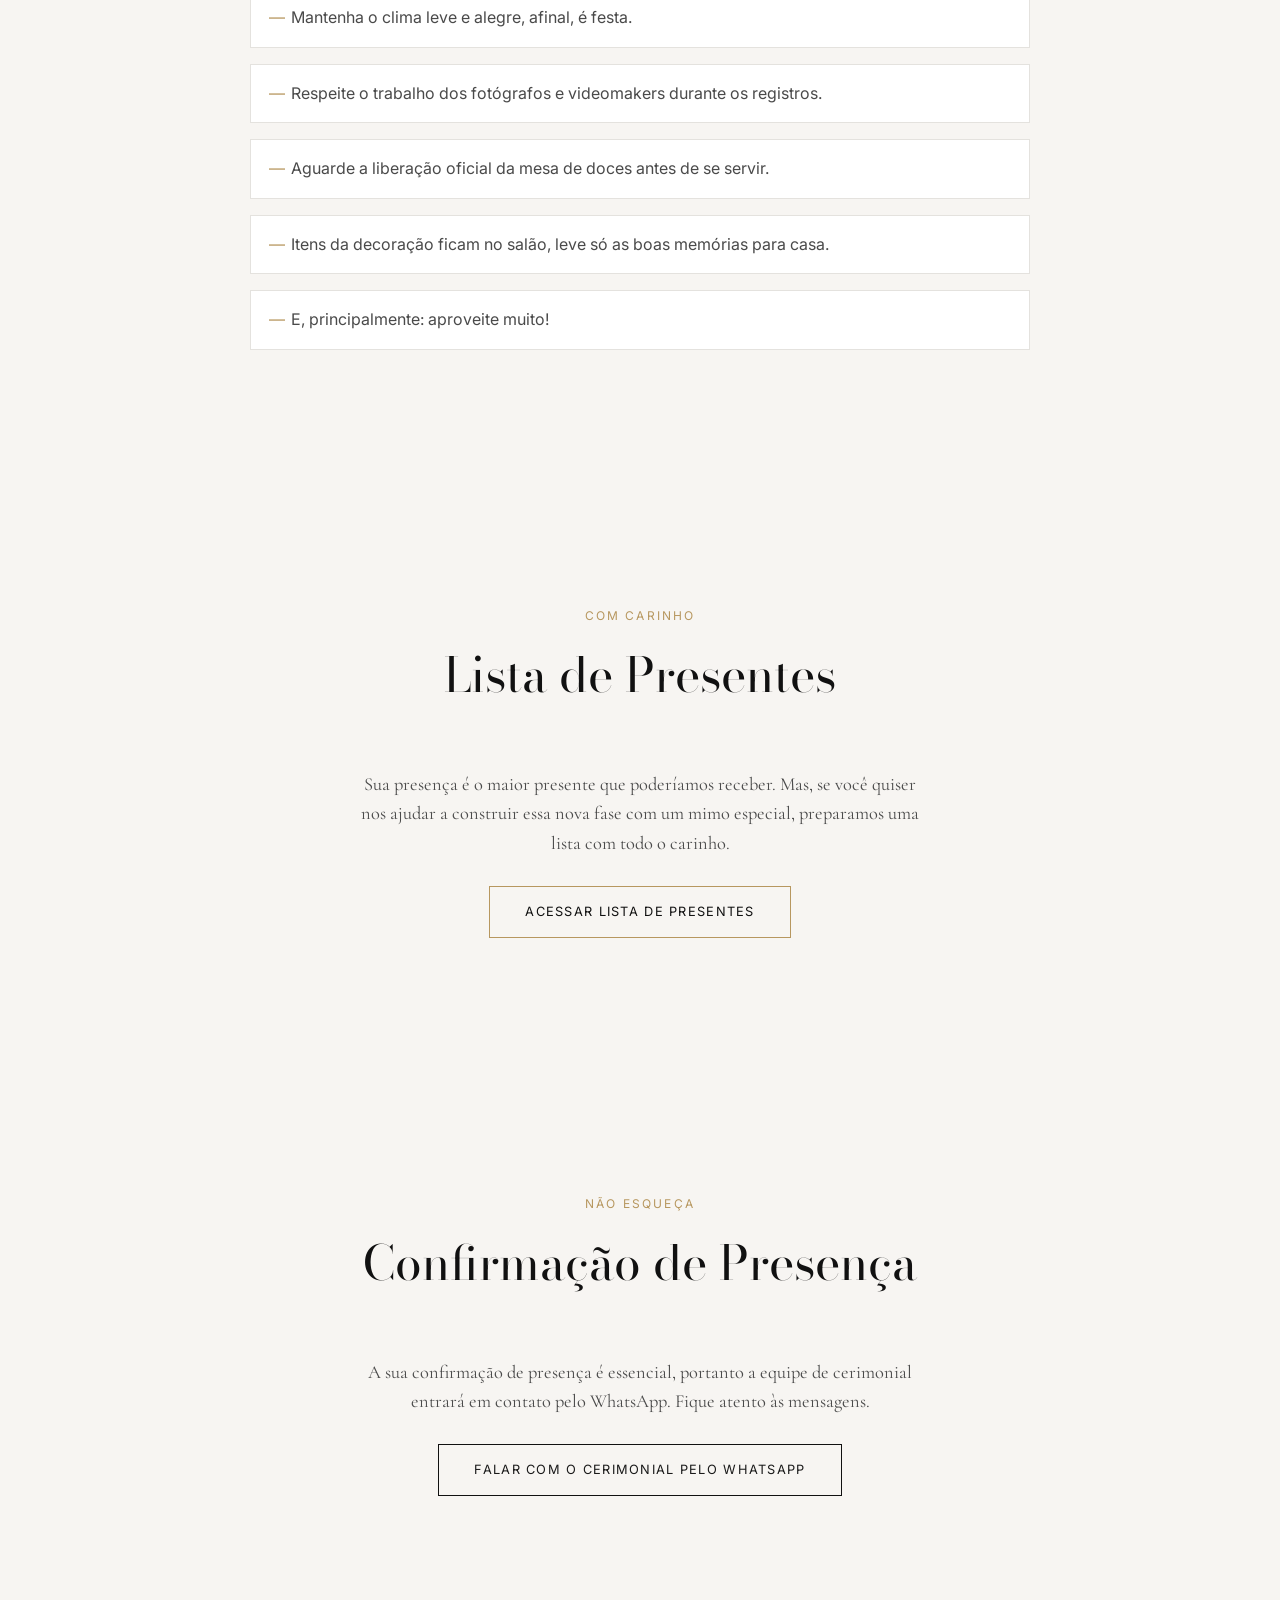
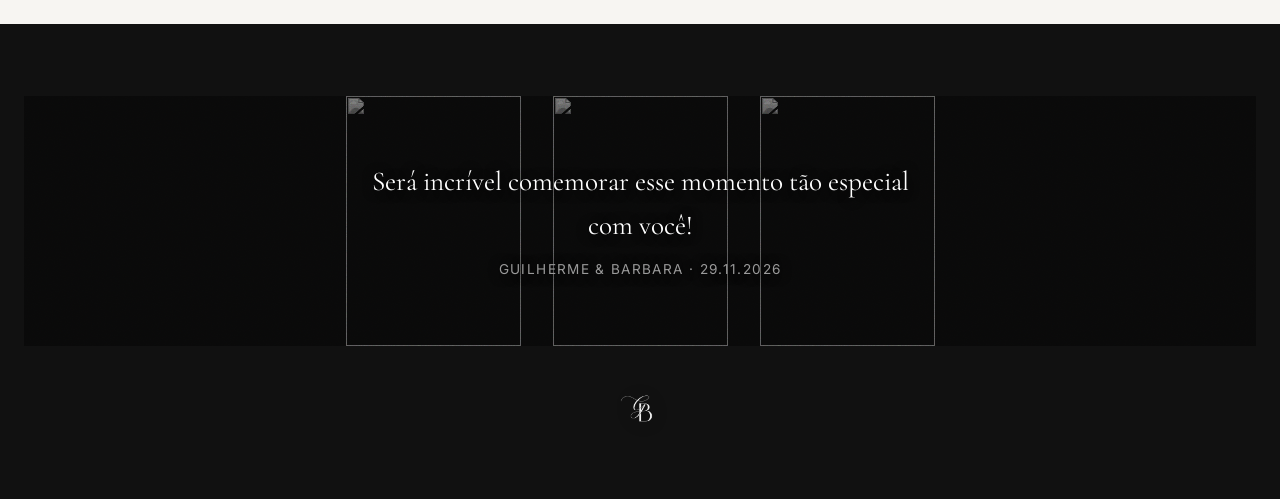
==== commit 36043ef4: "Adiciona seta indicando rolagem no hero O traço vertical sozinho não deixava claro que era um indica" ====
--- a/index.html
+++ b/index.html
@@ -11,7 +11,7 @@
 <meta property="og:url" content="https://guiiluiss.github.io/Gui-Ba/">
 <meta property="og:title" content="Guilherme & Barbara">
 <meta property="og:description" content="Uma nova história começa aqui. Casamento em 29 de novembro de 2026.">
-<meta property="og:image" content="https://guiiluiss.github.io/Gui-Ba/assets/img/capa-compartilhamento.jpg?v=3">
+<meta property="og:image" content="https://guiiluiss.github.io/Gui-Ba/assets/img/capa-compartilhamento.jpg?v=6">
 <meta property="og:image:width" content="1200">
 <meta property="og:image:height" content="630">
 <meta property="og:locale" content="pt_BR">
@@ -20,7 +20,7 @@
 <meta name="twitter:card" content="summary_large_image">
 <meta name="twitter:title" content="Guilherme & Barbara">
 <meta name="twitter:description" content="Uma nova história começa aqui. Casamento em 29 de novembro de 2026.">
-<meta name="twitter:image" content="https://guiiluiss.github.io/Gui-Ba/assets/img/capa-compartilhamento.jpg?v=3">
+<meta name="twitter:image" content="https://guiiluiss.github.io/Gui-Ba/assets/img/capa-compartilhamento.jpg?v=6">
 
 <!-- Favicon -->
 <link rel="icon" type="image/png" href="assets/icons/favicon.png">
@@ -83,6 +83,7 @@
   </div>
   <a href="#contagem" class="hero__scroll" aria-label="Rolar para saber mais">
     <span class="hero__scroll-line"></span>
+    <span class="hero__scroll-arrow" aria-hidden="true"></span>
   </a>
 </section>
 
--- a/assets/css/style.css
+++ b/assets/css/style.css
@@ -324,16 +324,16 @@
   left: 50%;
   transform: translateX(-50%);
   z-index: 2;
-  width: 1px;
-  height: 42px;
-  display: flex;
-  justify-content: center;
+  display: flex;
+  flex-direction: column;
+  align-items: center;
+  gap: 8px;
 }
 
 .hero__scroll-line {
   display: block;
   width: 1px;
-  height: 100%;
+  height: 32px;
   background: rgba(255, 255, 255, 0.5);
   position: relative;
   overflow: hidden;
@@ -350,9 +350,23 @@
   animation: scrollLine 2.2s ease-in-out infinite;
 }
 
+.hero__scroll-arrow {
+  width: 7px;
+  height: 7px;
+  border-right: 1px solid rgba(255, 255, 255, 0.6);
+  border-bottom: 1px solid rgba(255, 255, 255, 0.6);
+  transform: translateY(0) rotate(45deg);
+  animation: scrollArrow 2.2s ease-in-out infinite;
+}
+
 @keyframes scrollLine {
   0% { top: -100%; }
   100% { top: 100%; }
+}
+
+@keyframes scrollArrow {
+  0%, 100% { transform: translateY(0) rotate(45deg); opacity: 0.5; }
+  50% { transform: translateY(4px) rotate(45deg); opacity: 1; }
 }
 
 /* ==========================================================================
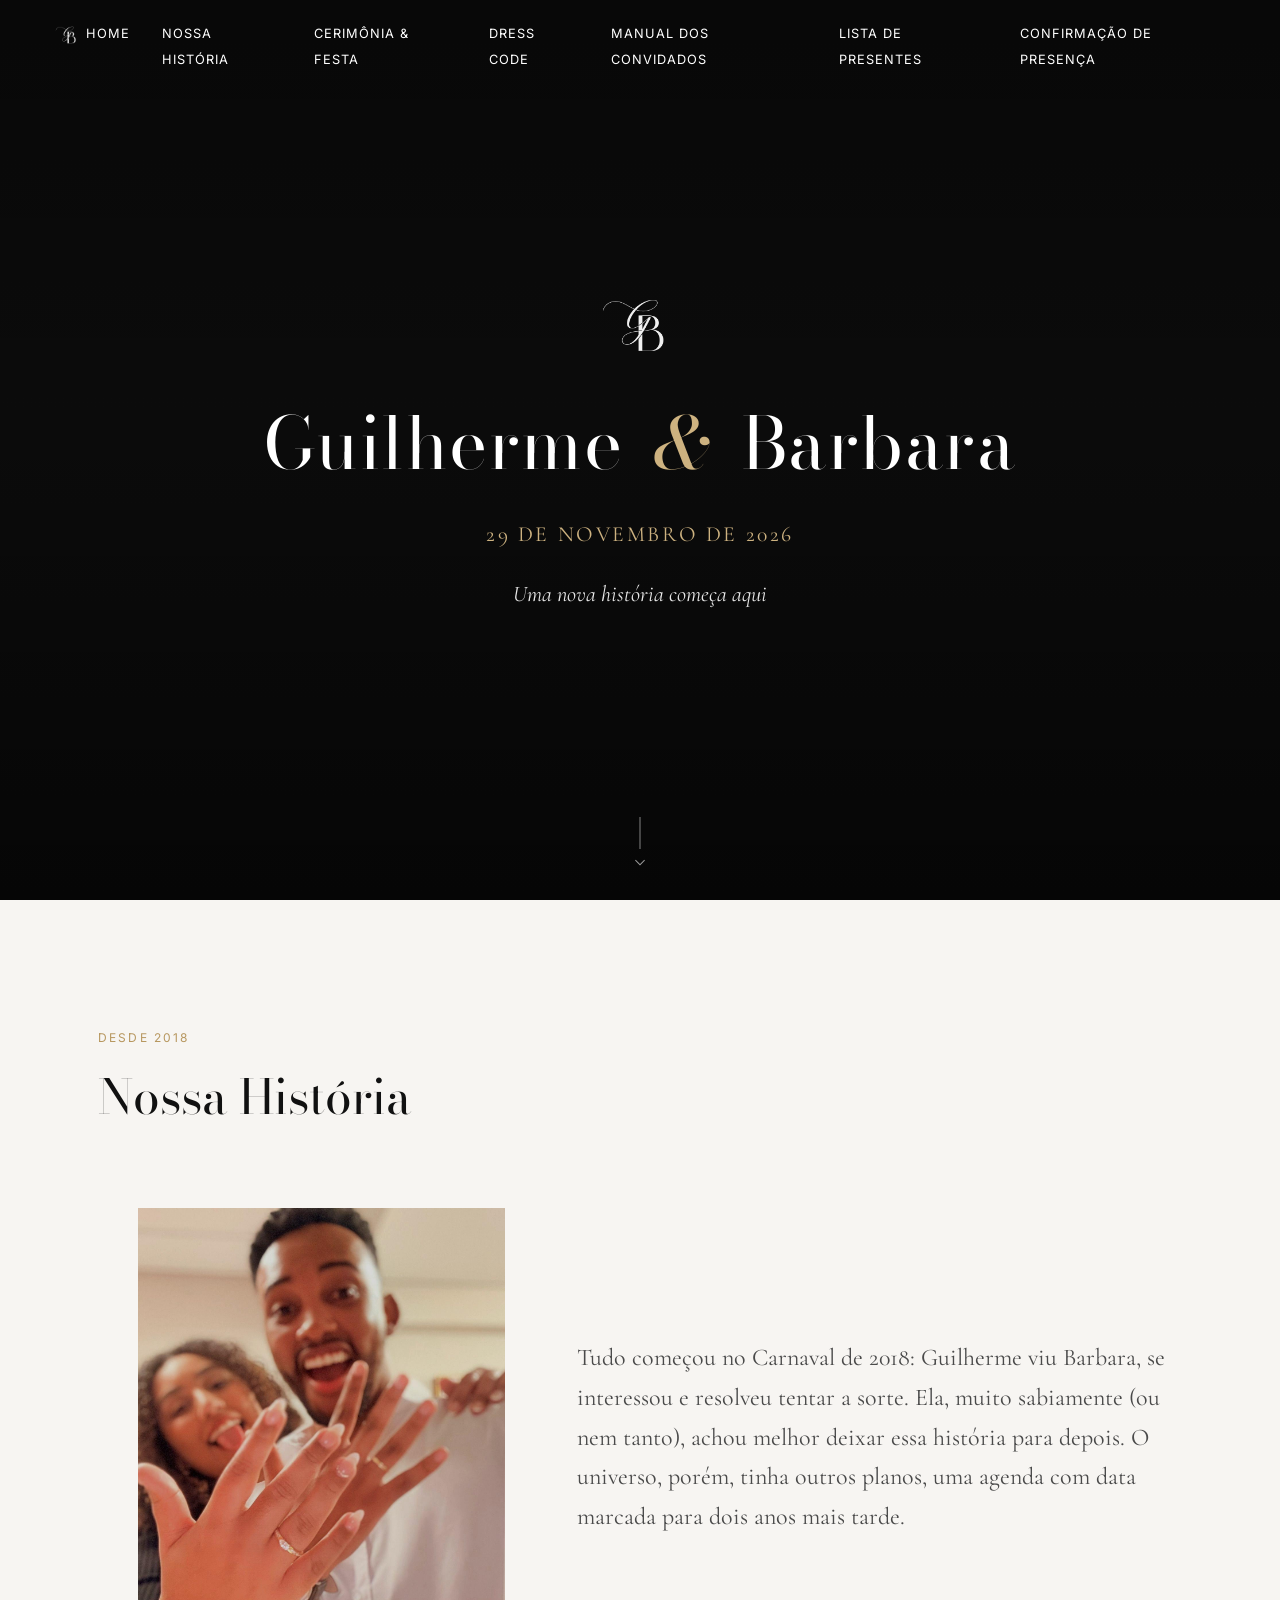
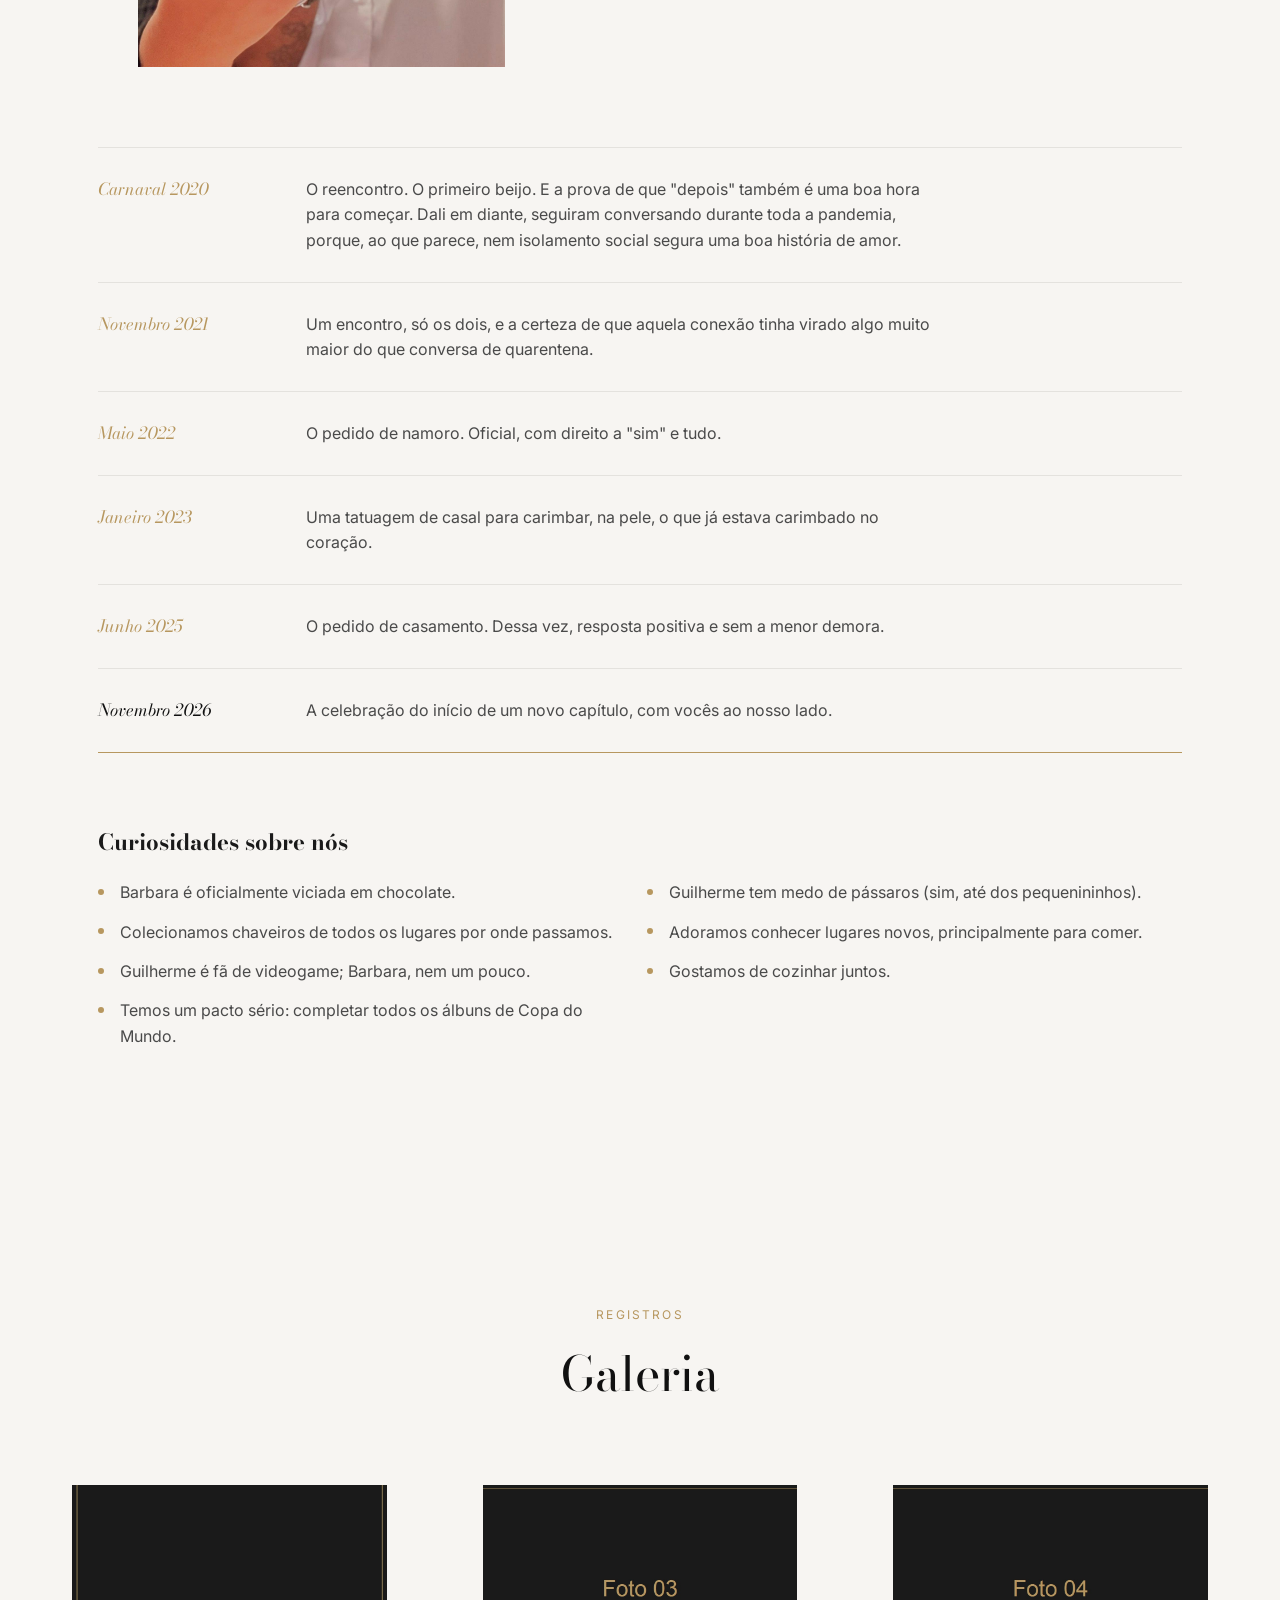
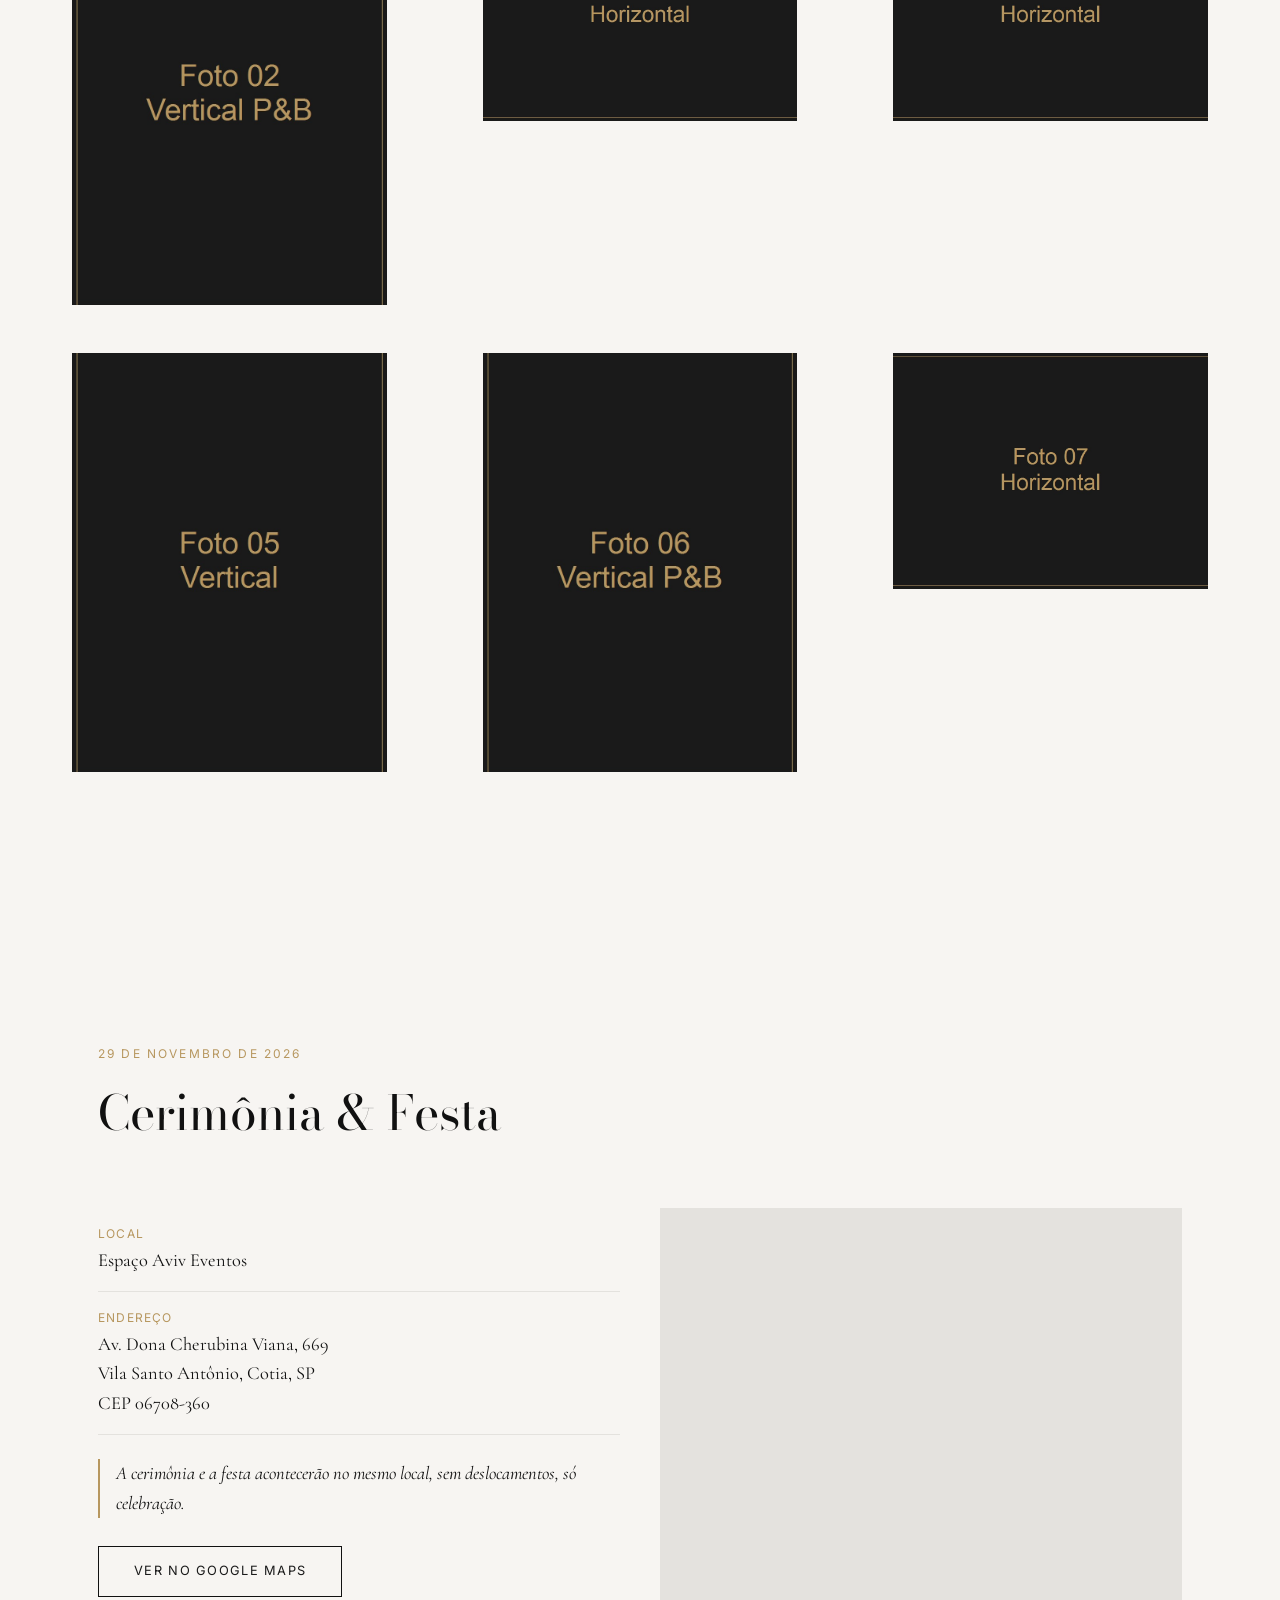
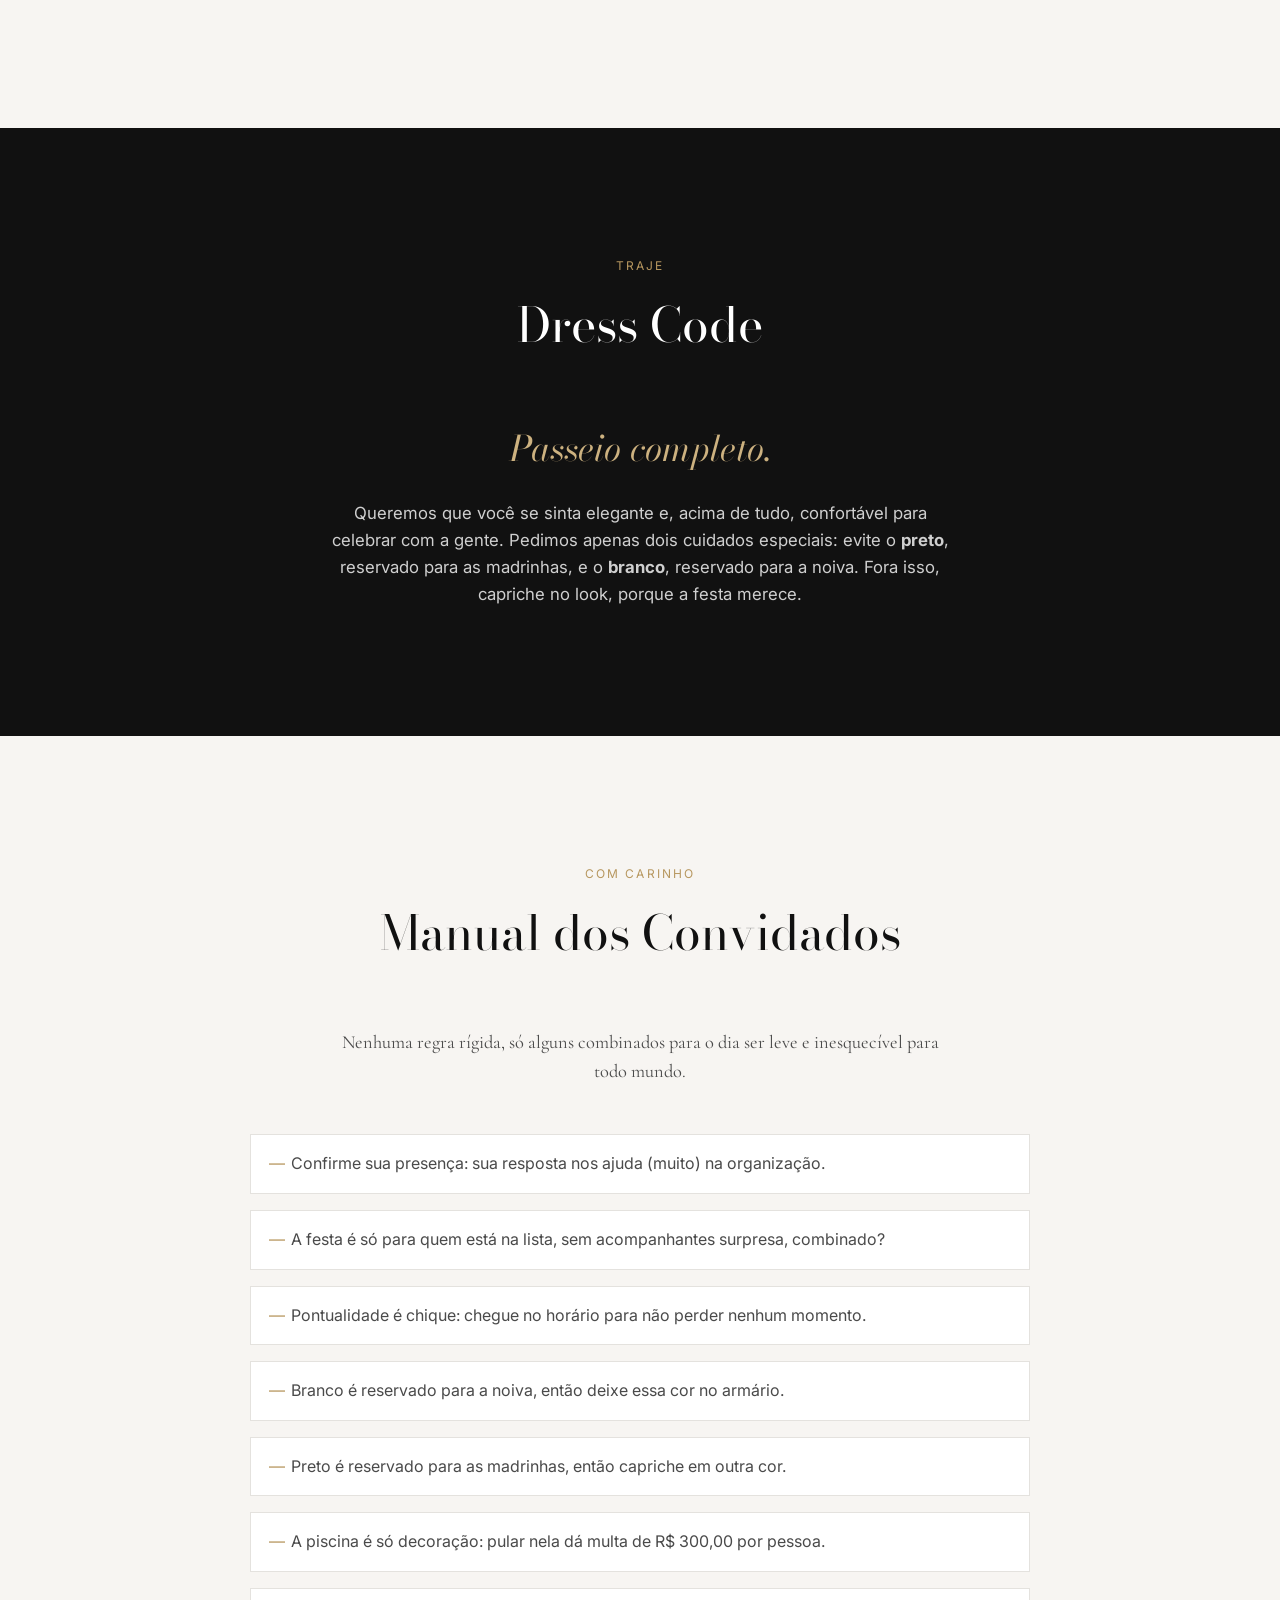
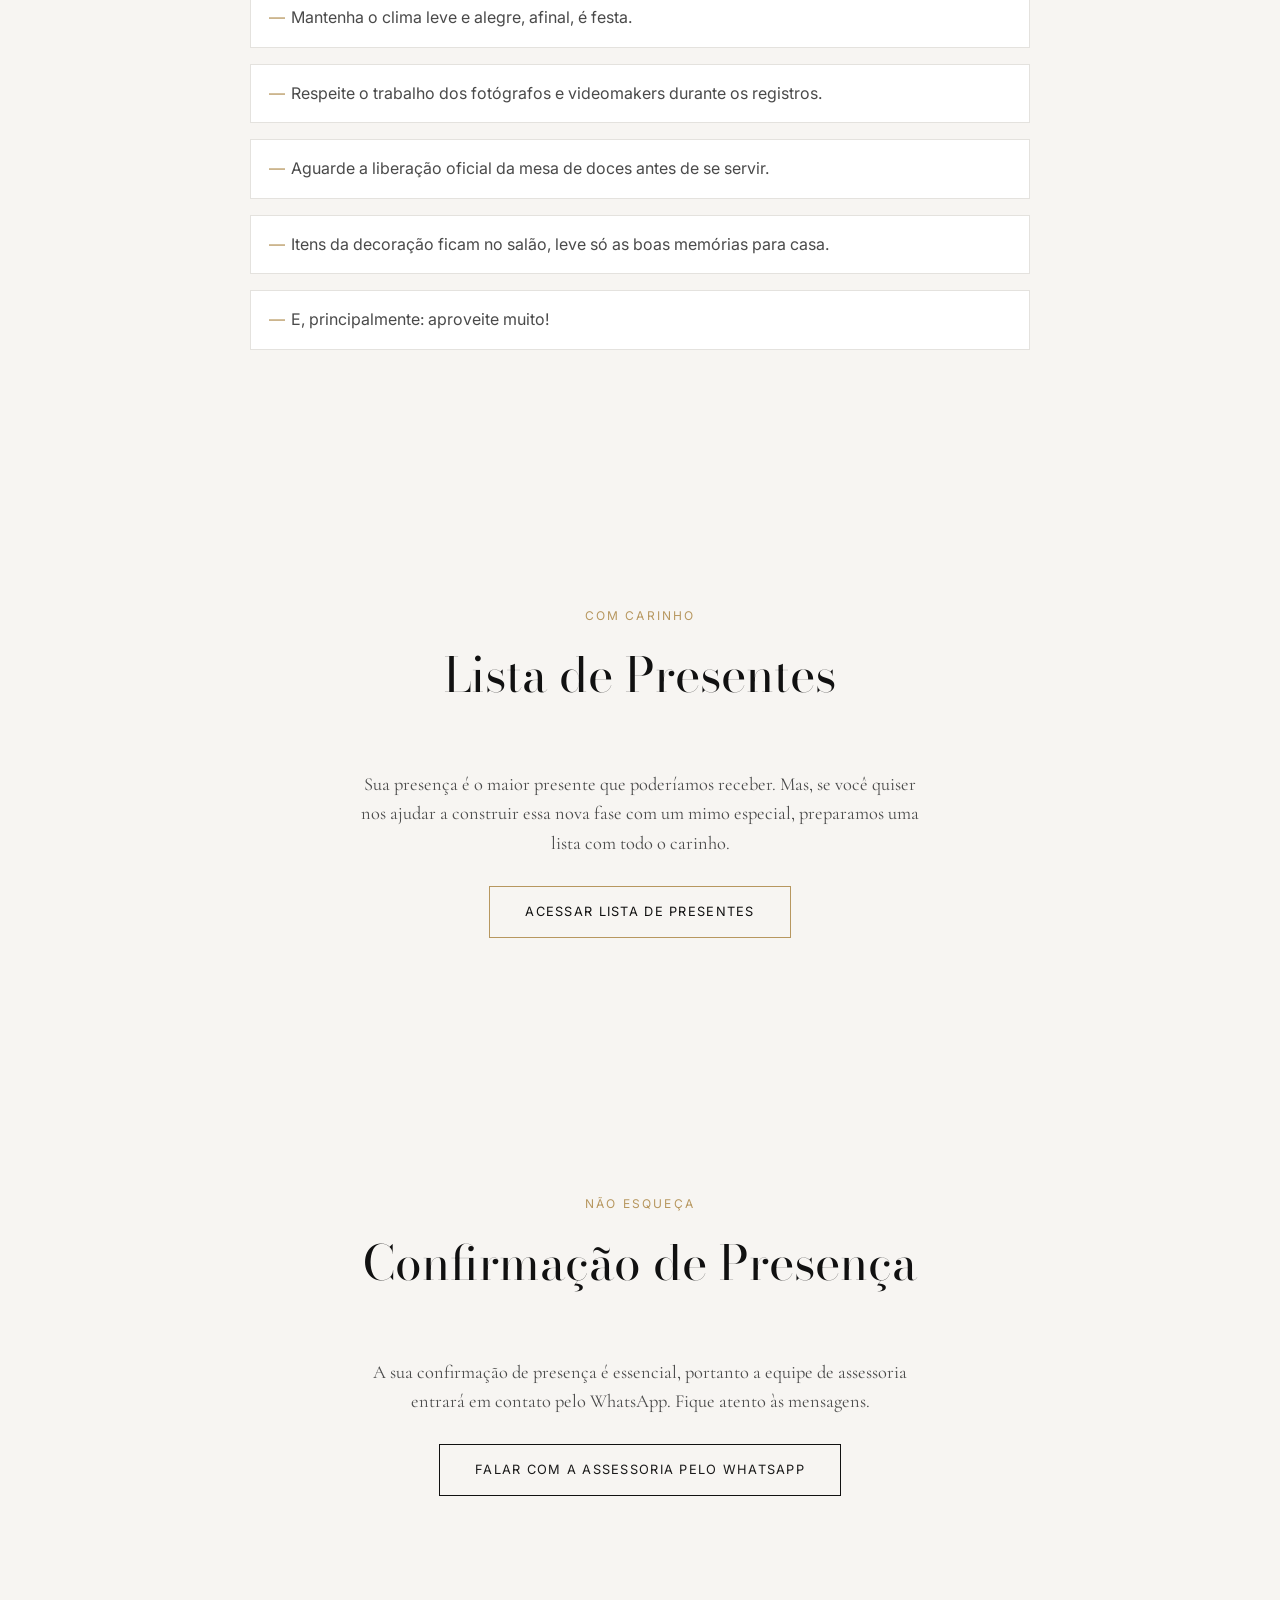
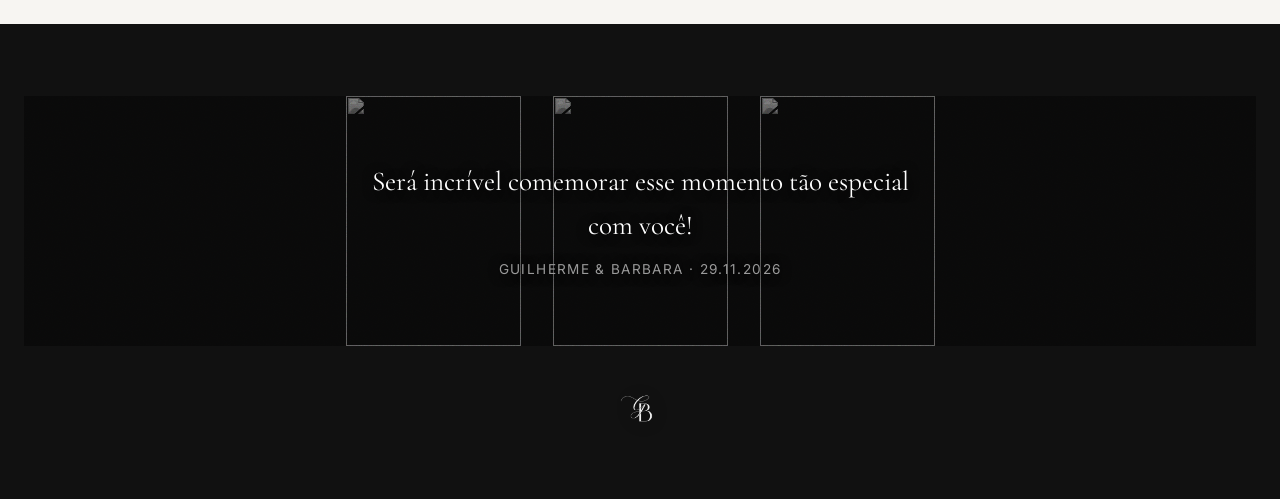
==== commit 3e8c20fa: "Troca "cerimonial" por "assessoria" na seção de RSVP Co-Authored-By: Claude Sonnet 5 <noreply@anthro" ====
--- a/index.html
+++ b/index.html
@@ -297,11 +297,11 @@
     <h2 class="section-heading__title">Confirmação de Presença</h2>
   </div>
   <p class="rsvp__text">
-    A sua confirmação de presença é essencial, portanto a equipe de cerimonial entrará em contato
+    A sua confirmação de presença é essencial, portanto a equipe de assessoria entrará em contato
     pelo WhatsApp. Fique atento às mensagens.
   </p>
   <a class="btn btn--outline" href="https://wa.me/5511930195134?text=Ol%C3%A1%2C%20quero%20confirmar%20minha%20presen%C3%A7a%20no%20casamento%20de%20Guilherme%20e%20Barbara!" id="rsvpWhatsapp" target="_blank" rel="noopener">
-    Falar com o Cerimonial pelo WhatsApp
+    Falar com a Assessoria pelo WhatsApp
   </a>
 </section>
 
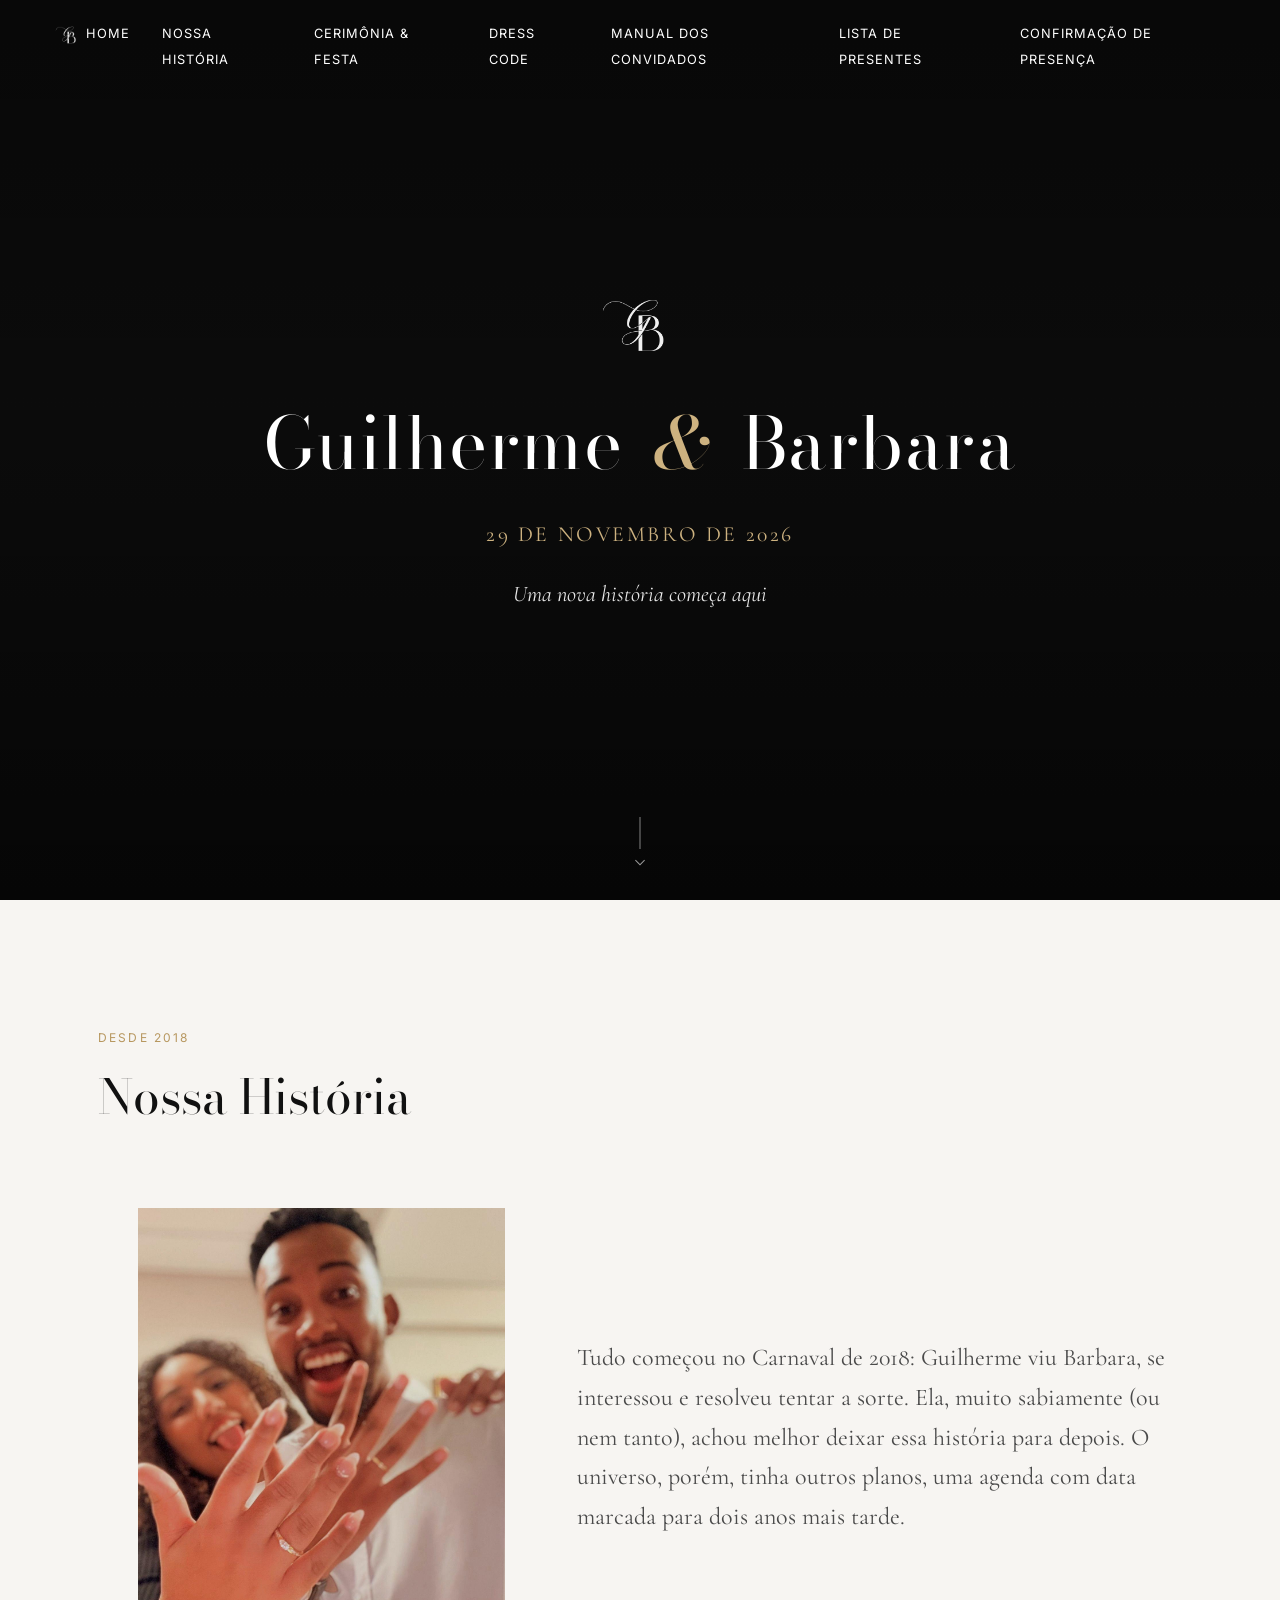
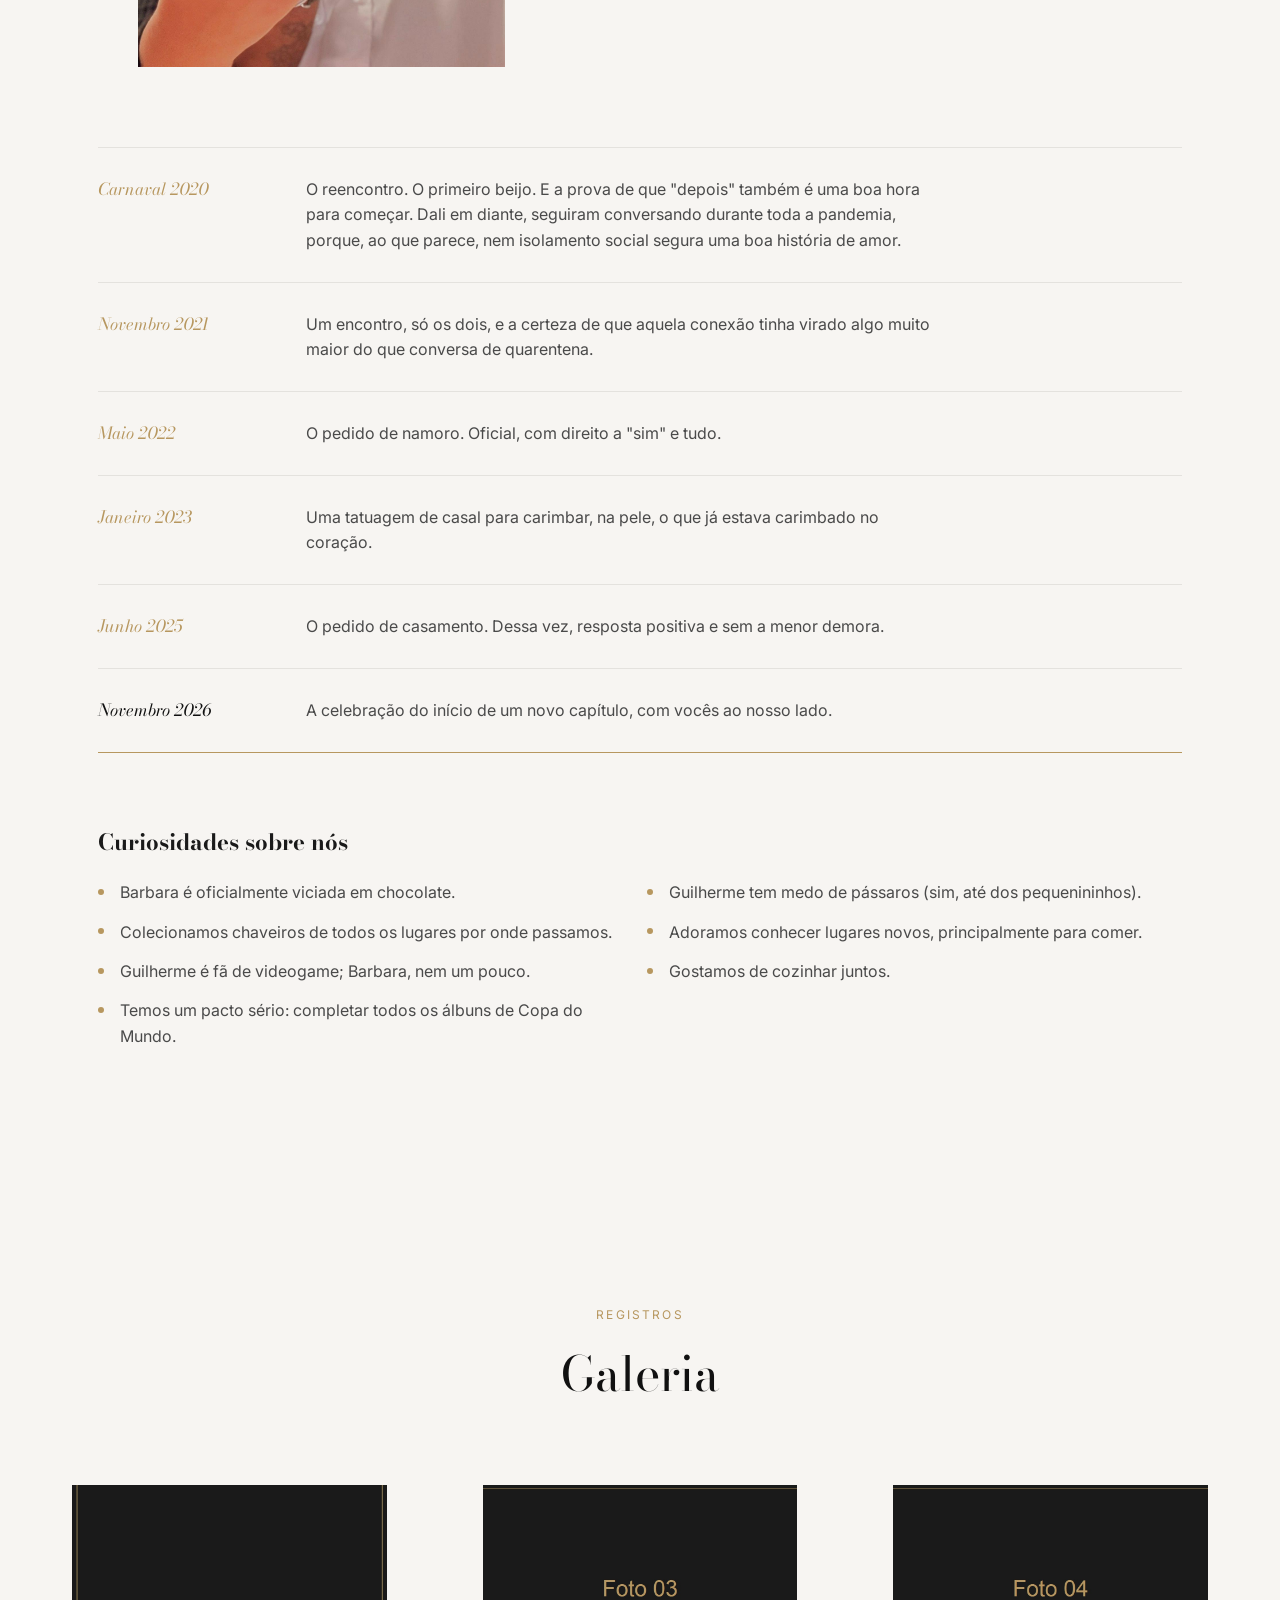
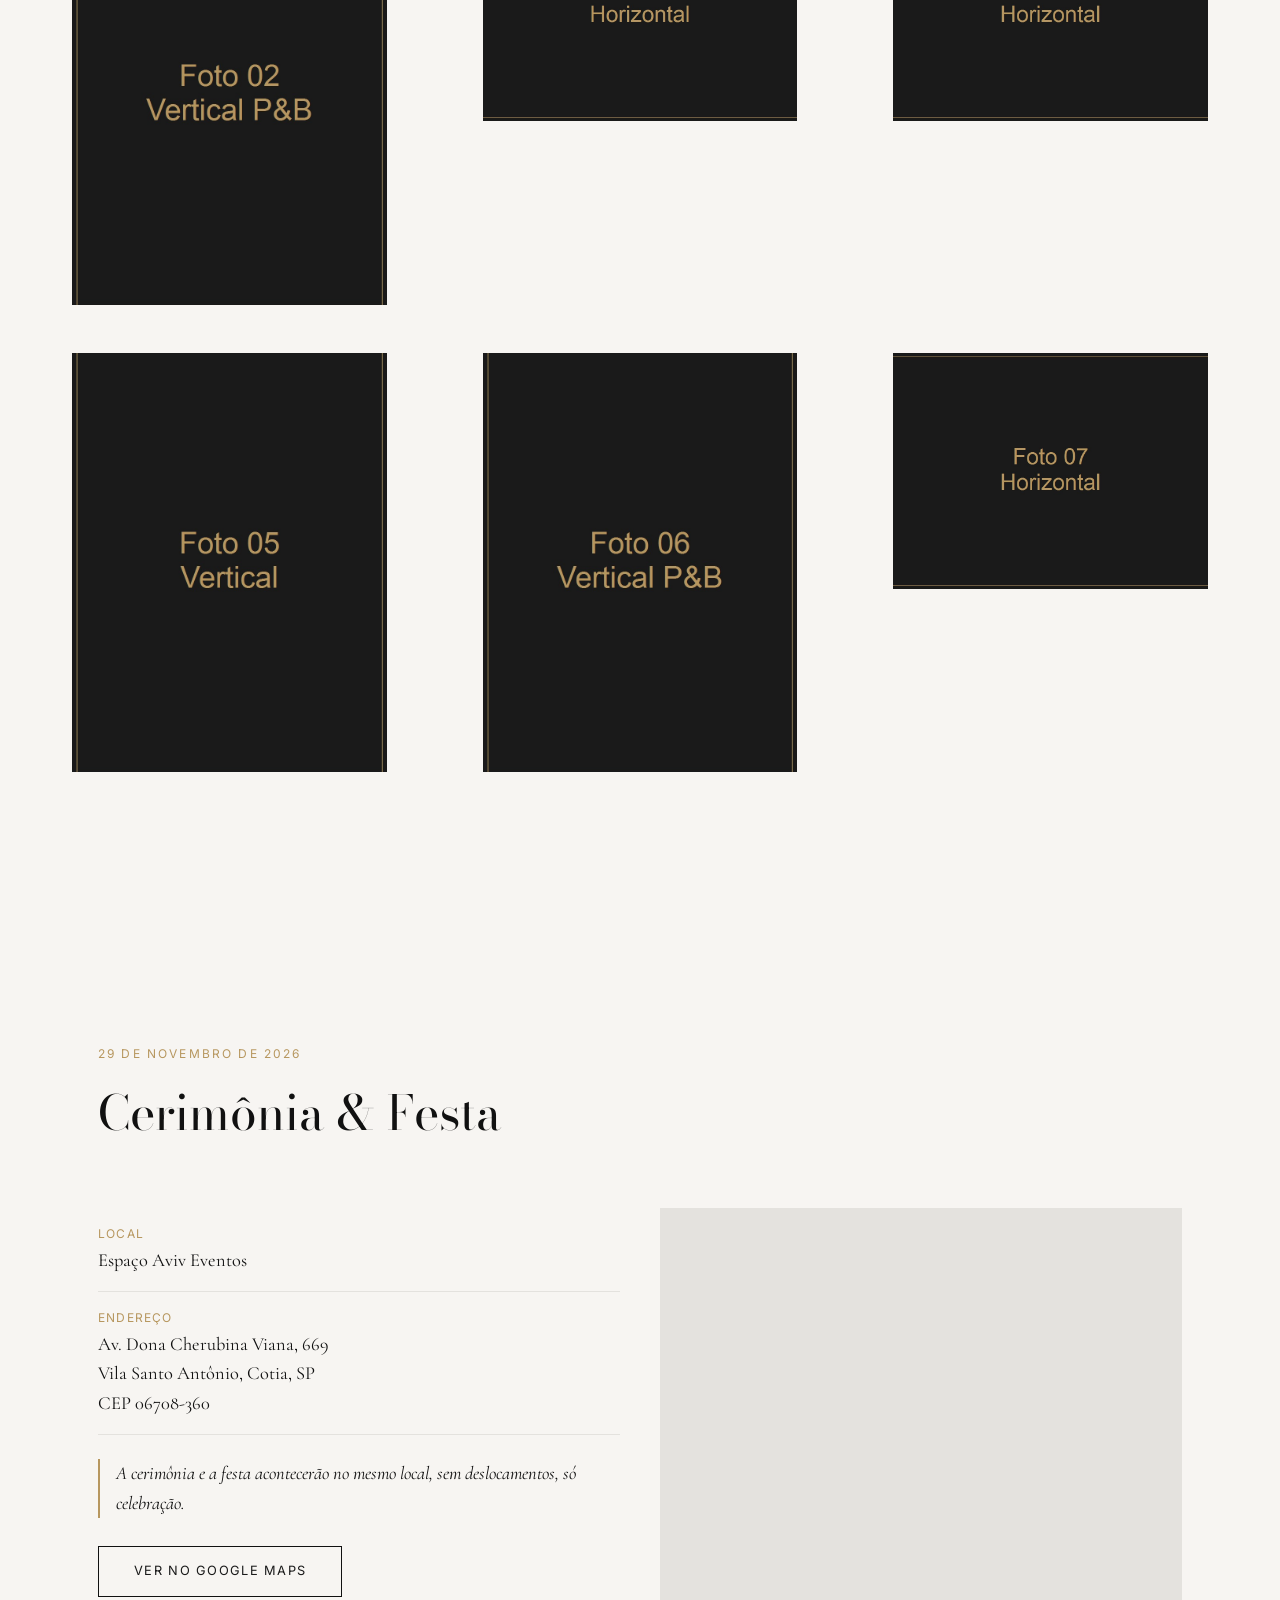
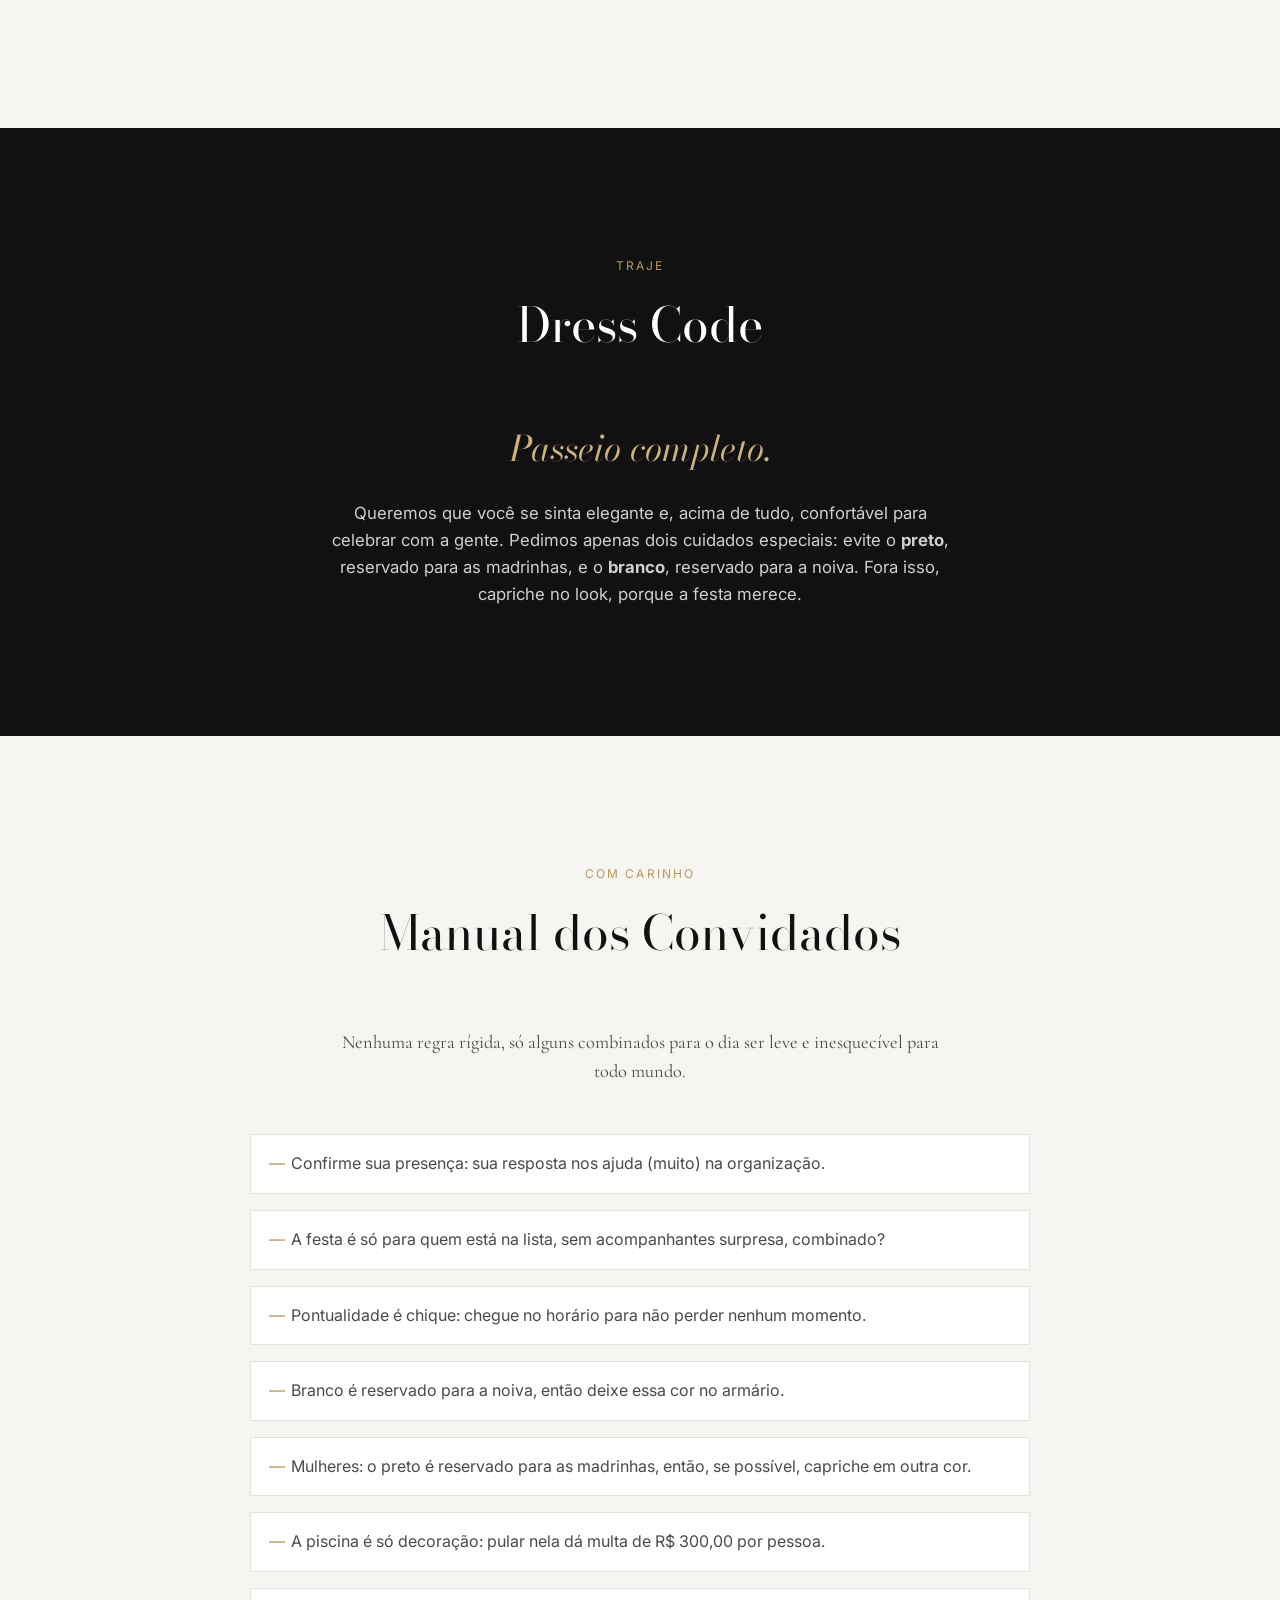
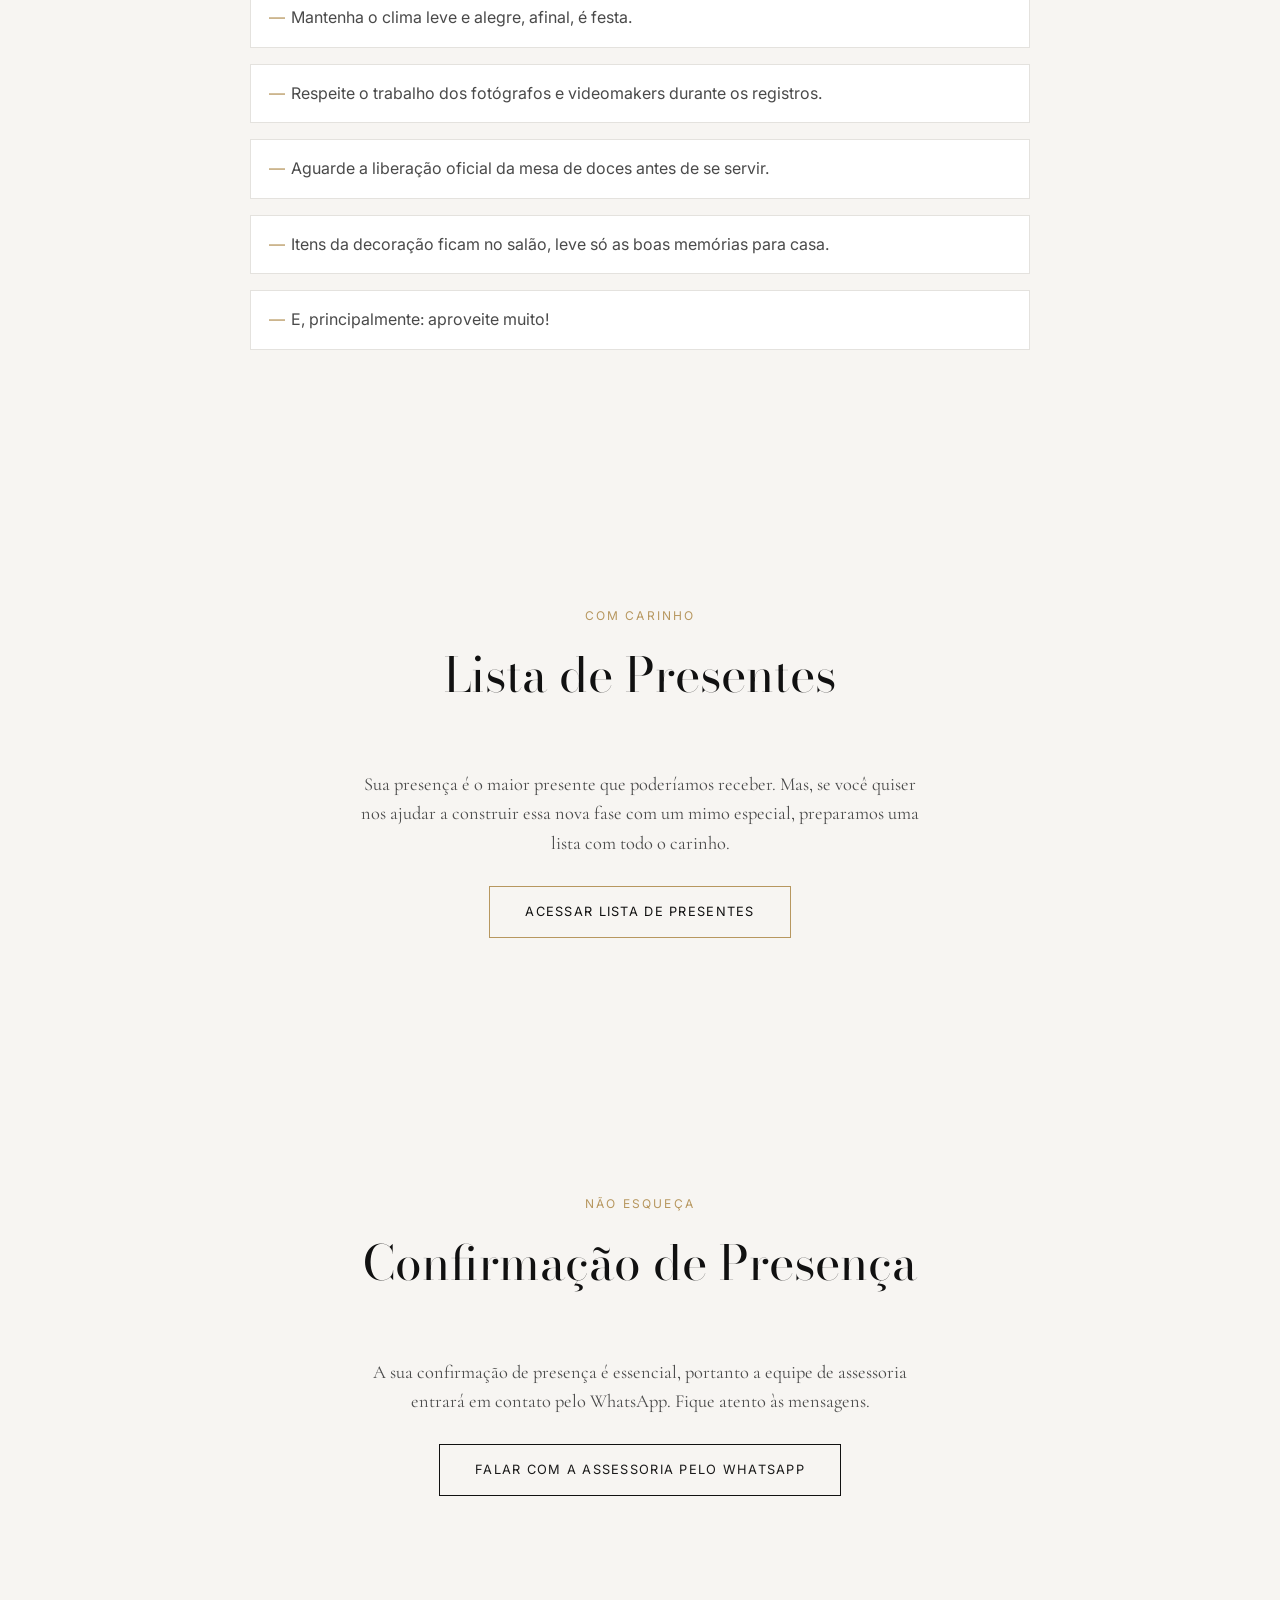
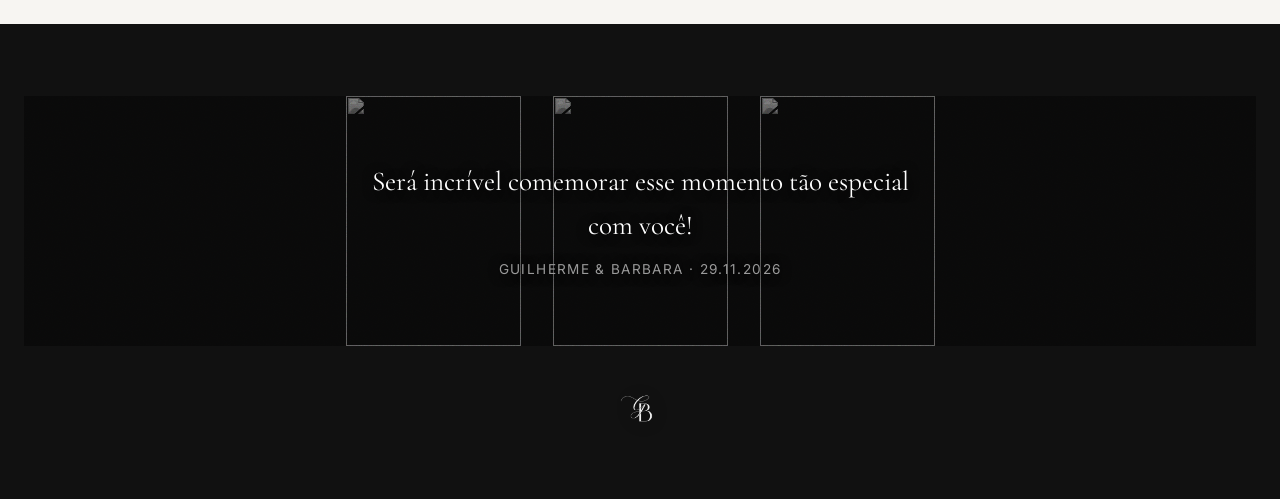
==== commit 2720f16f: "Especifica que a restrição de preto no Manual vale para as mulheres Deixa claro que a cor é reservad" ====
--- a/index.html
+++ b/index.html
@@ -265,7 +265,7 @@
     <li>A festa é só para quem está na lista, sem acompanhantes surpresa, combinado?</li>
     <li>Pontualidade é chique: chegue no horário para não perder nenhum momento.</li>
     <li>Branco é reservado para a noiva, então deixe essa cor no armário.</li>
-    <li>Preto é reservado para as madrinhas, então capriche em outra cor.</li>
+    <li>Mulheres: o preto é reservado para as madrinhas, então, se possível, capriche em outra cor.</li>
     <li>A piscina é só decoração: pular nela dá multa de R$ 300,00 por pessoa.</li>
     <li>Mantenha o clima leve e alegre, afinal, é festa.</li>
     <li>Respeite o trabalho dos fotógrafos e videomakers durante os registros.</li>
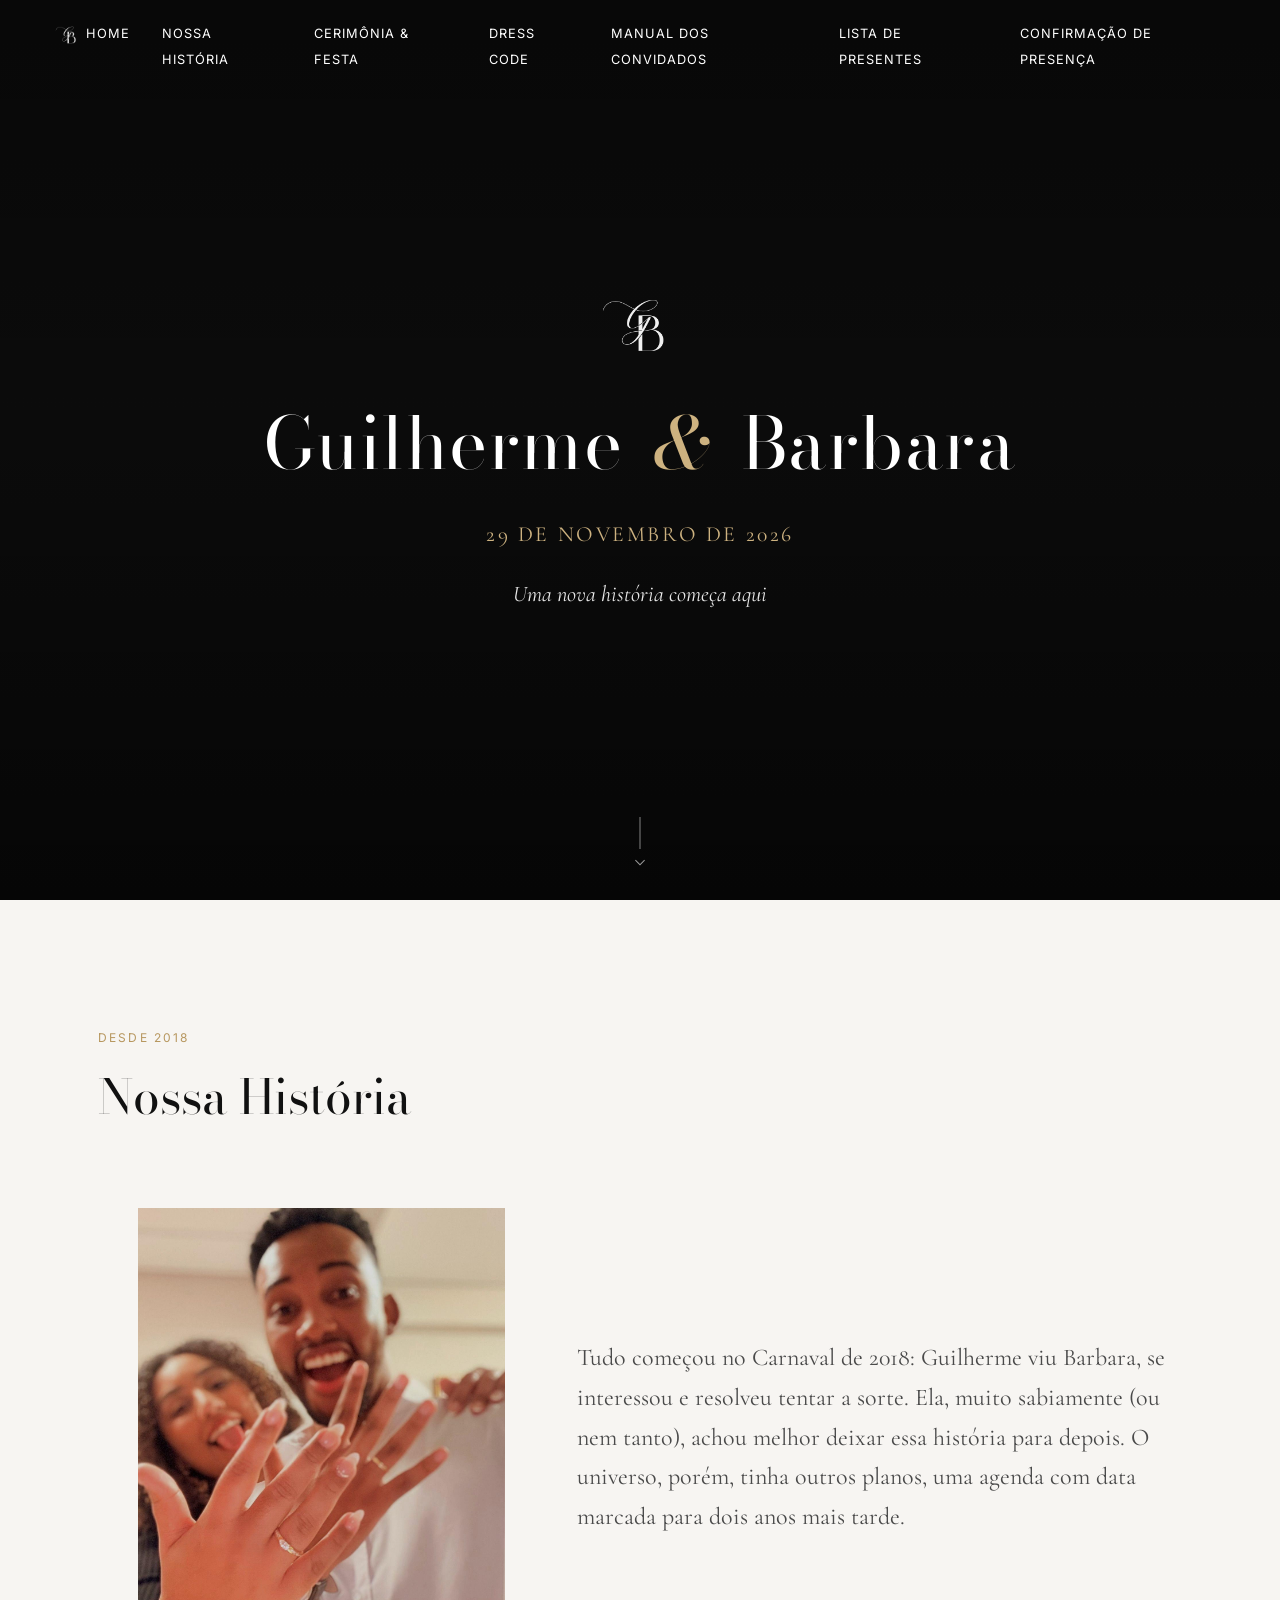
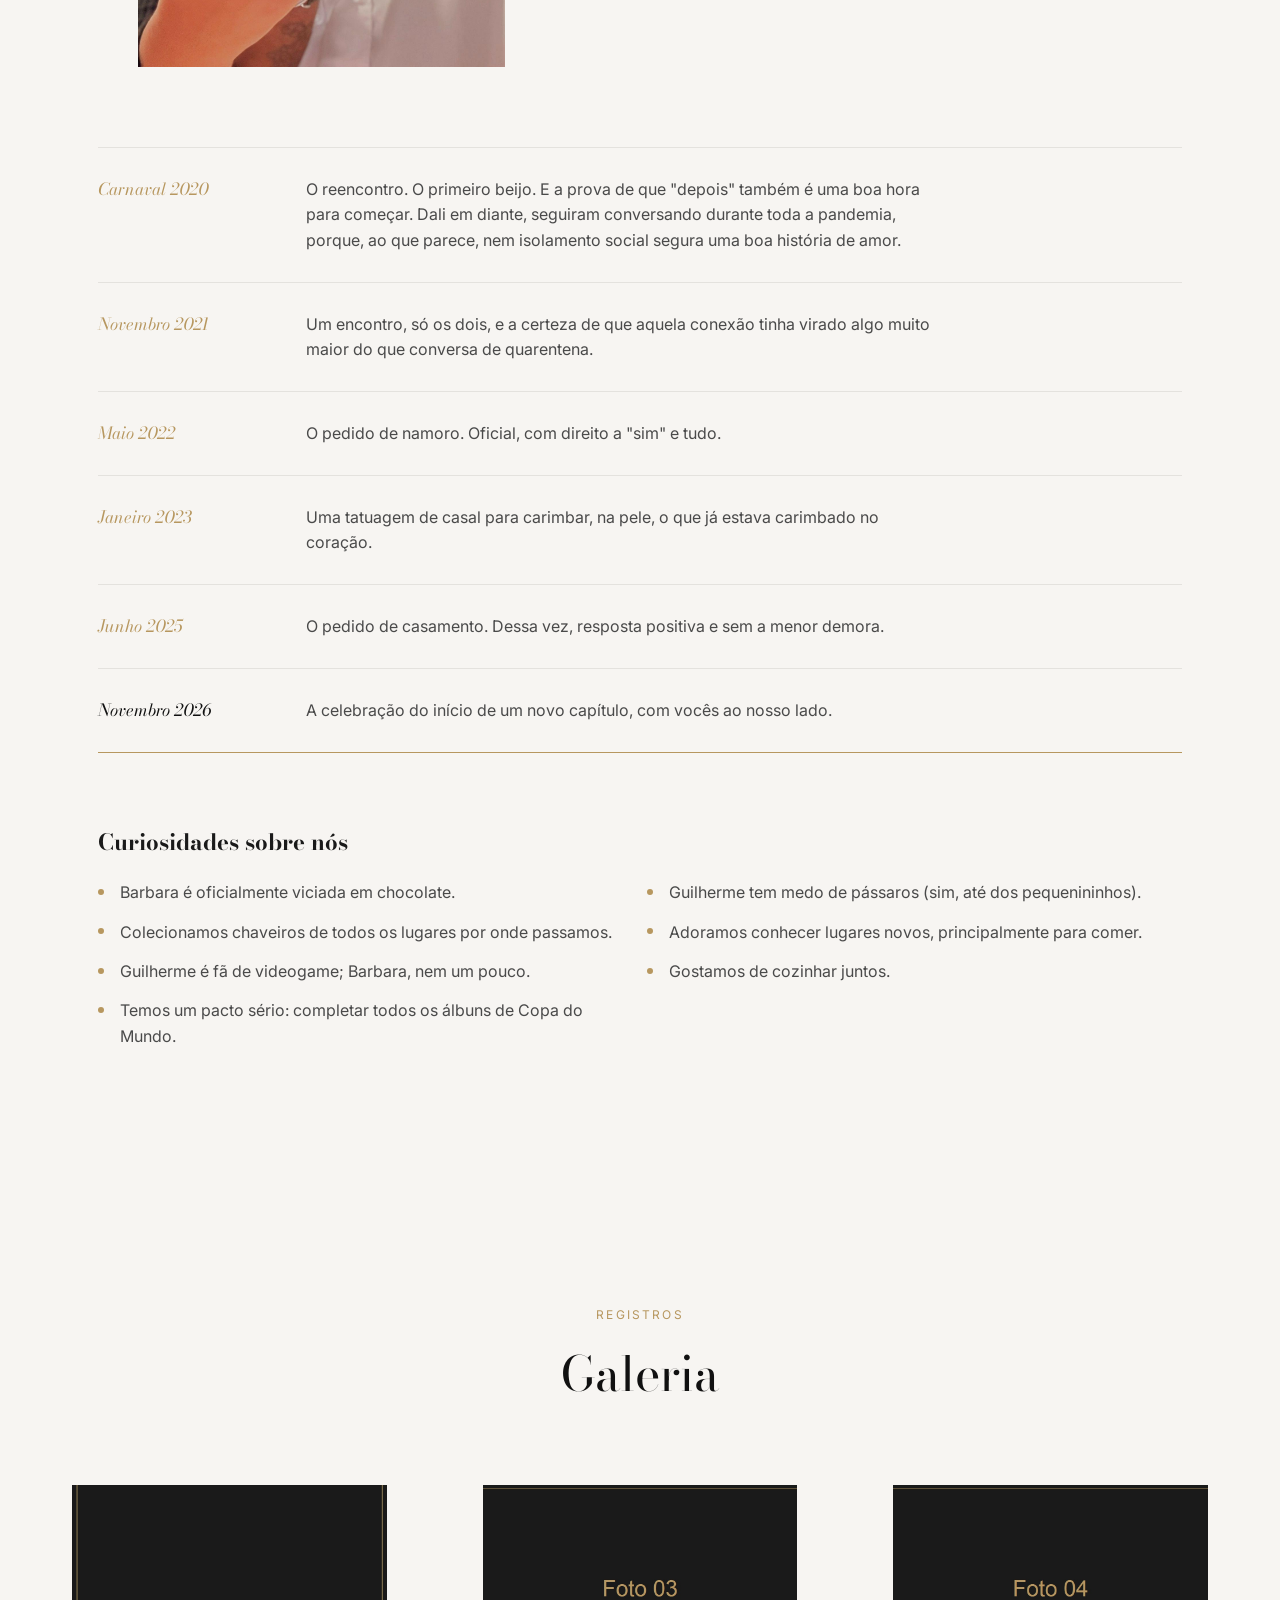
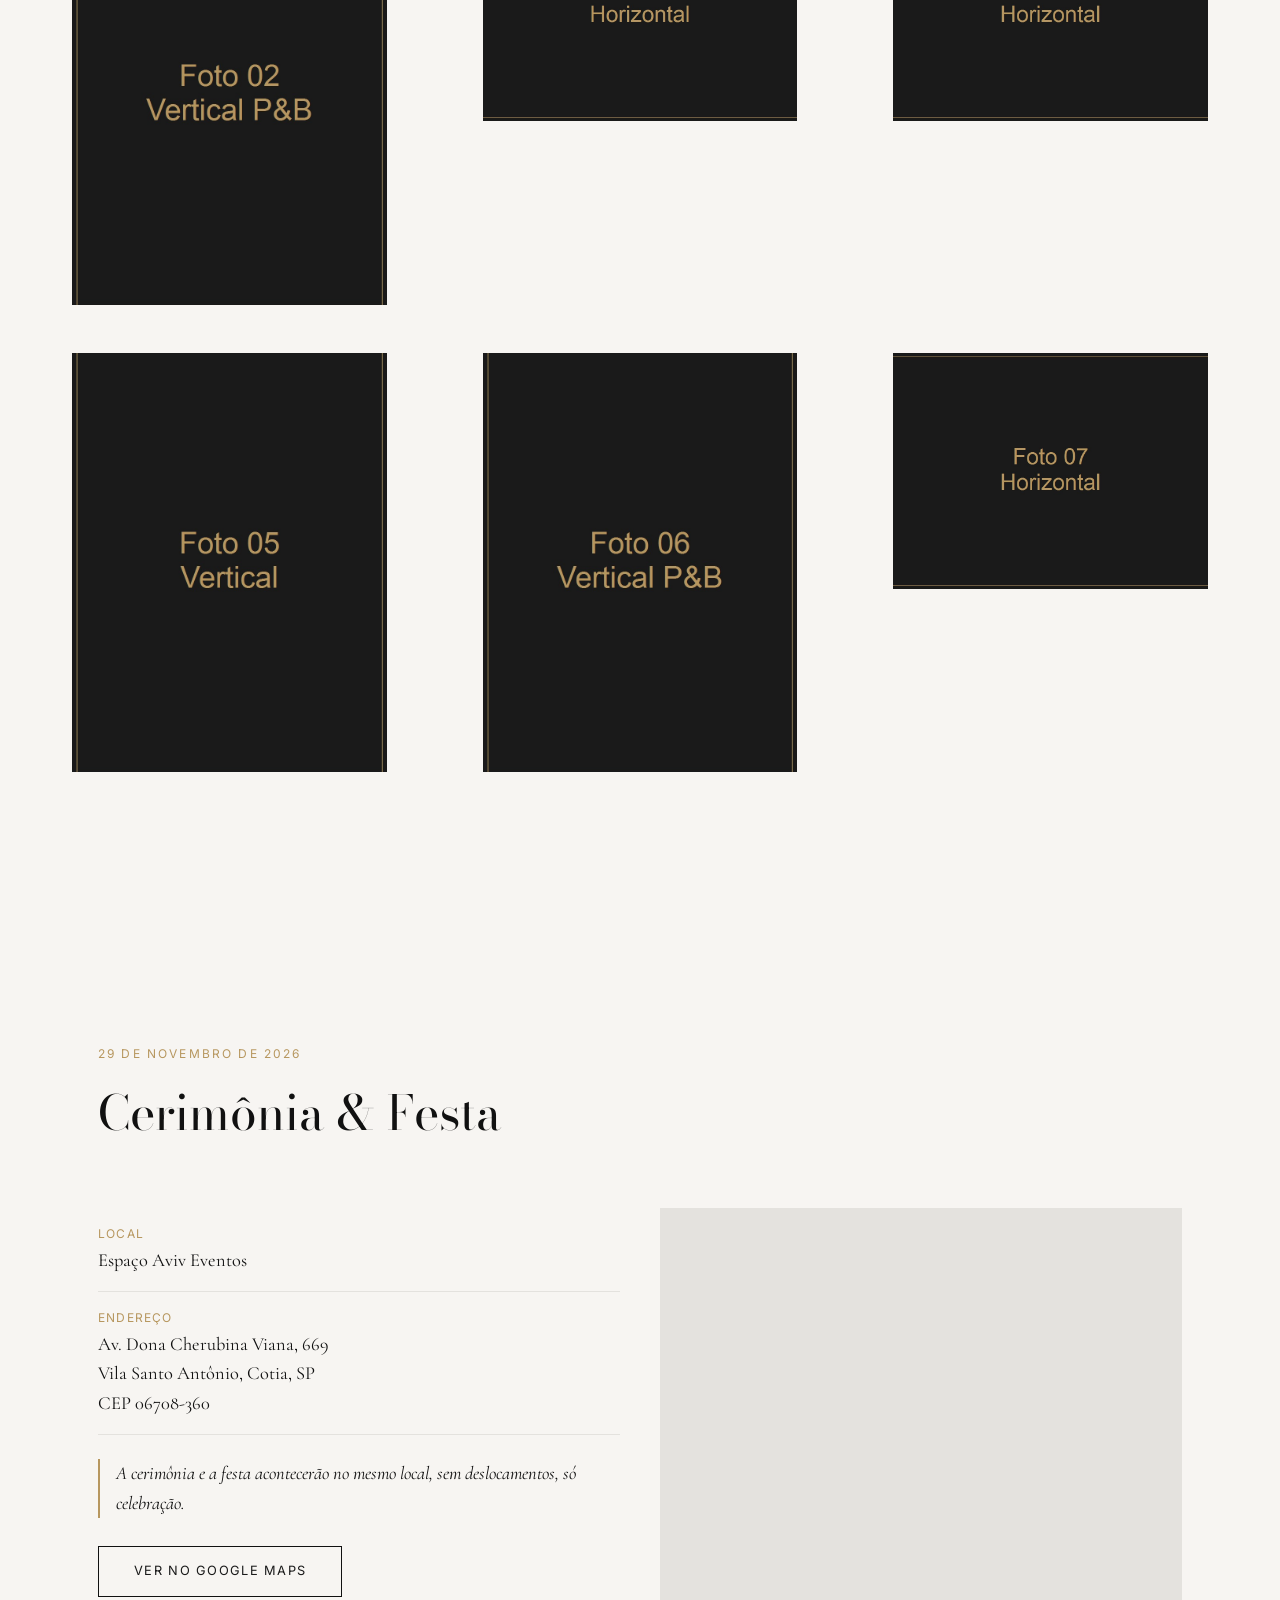
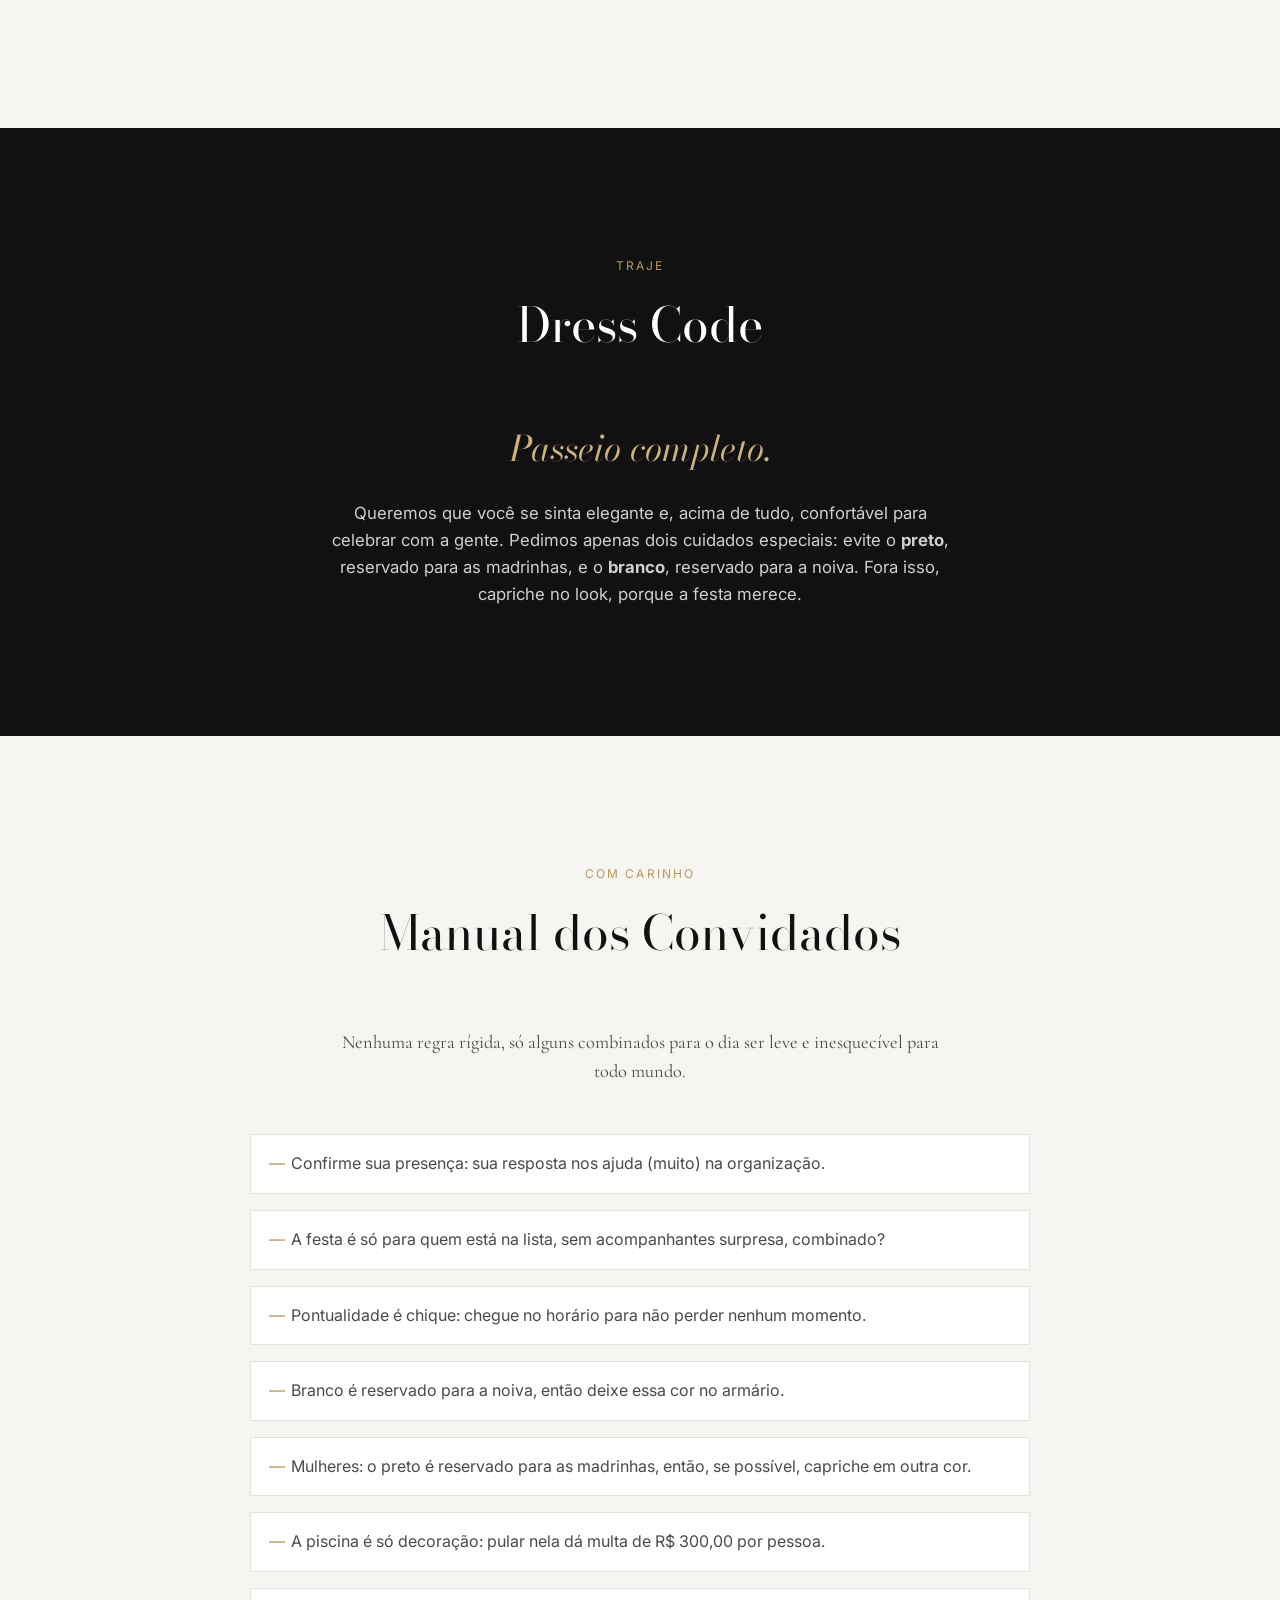
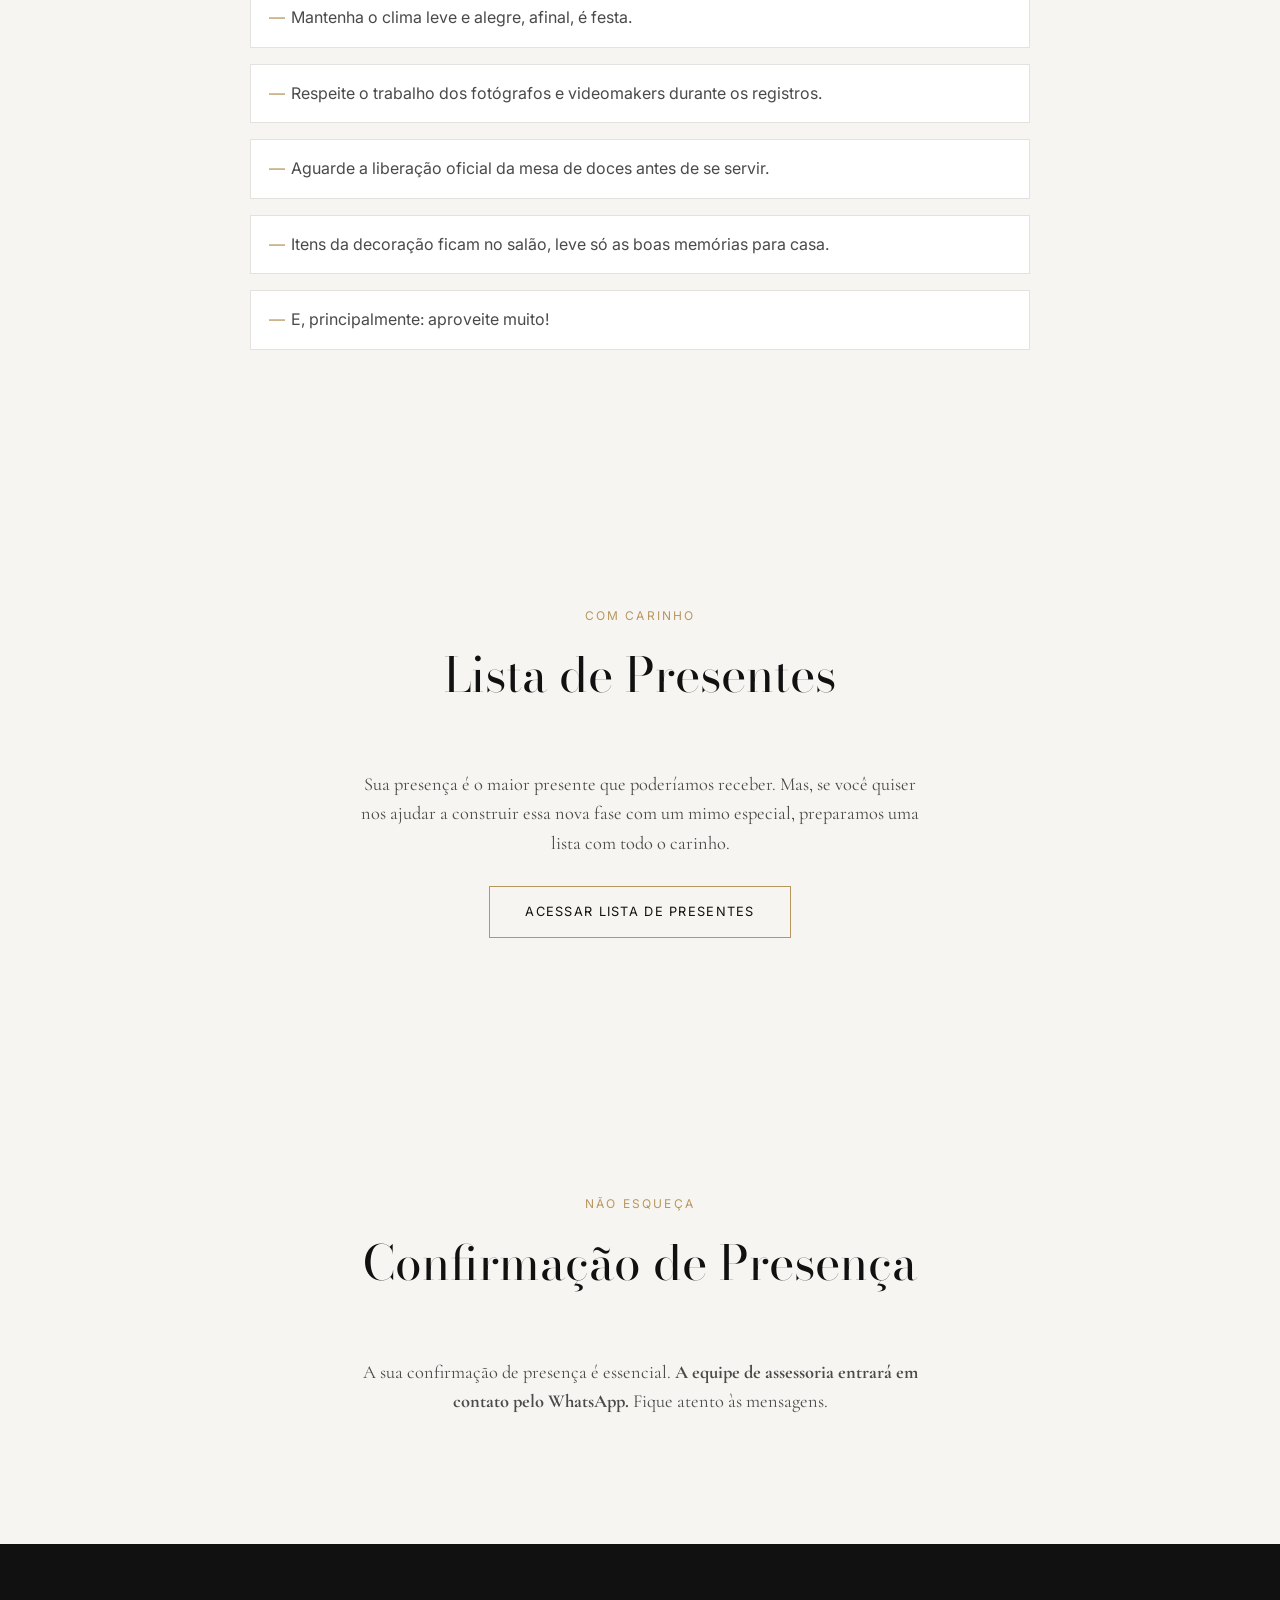
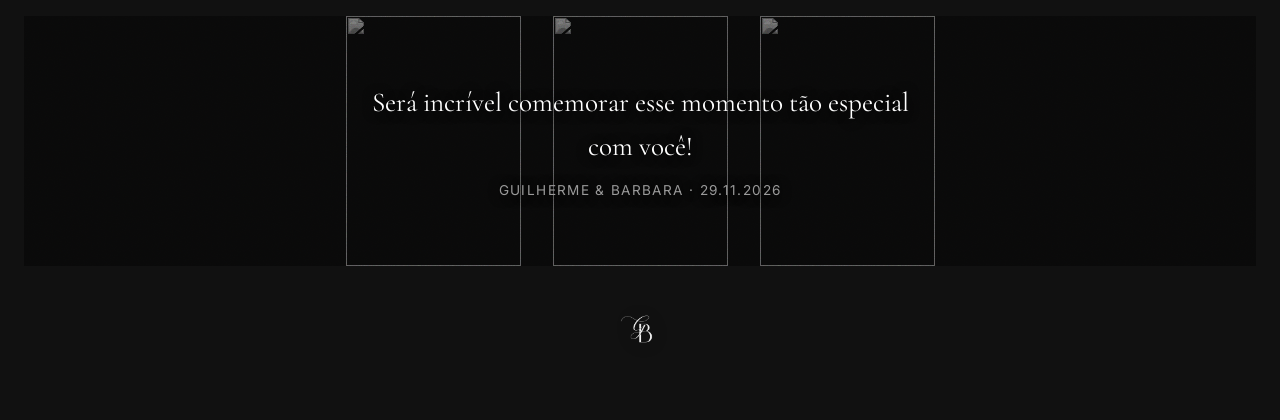
==== commit 021407fc: "Remove botao de WhatsApp do RSVP; assessoria fara o contato Co-Authored-By: Claude Fable 5 <noreply@" ====
--- a/index.html
+++ b/index.html
@@ -297,12 +297,9 @@
     <h2 class="section-heading__title">Confirmação de Presença</h2>
   </div>
   <p class="rsvp__text">
-    A sua confirmação de presença é essencial, portanto a equipe de assessoria entrará em contato
-    pelo WhatsApp. Fique atento às mensagens.
+    A sua confirmação de presença é essencial. <strong>A equipe de assessoria entrará em contato
+    pelo WhatsApp.</strong> Fique atento às mensagens.
   </p>
-  <a class="btn btn--outline" href="https://wa.me/5511930195134?text=Ol%C3%A1%2C%20quero%20confirmar%20minha%20presen%C3%A7a%20no%20casamento%20de%20Guilherme%20e%20Barbara!" id="rsvpWhatsapp" target="_blank" rel="noopener">
-    Falar com a Assessoria pelo WhatsApp
-  </a>
 </section>
 
 </main>
